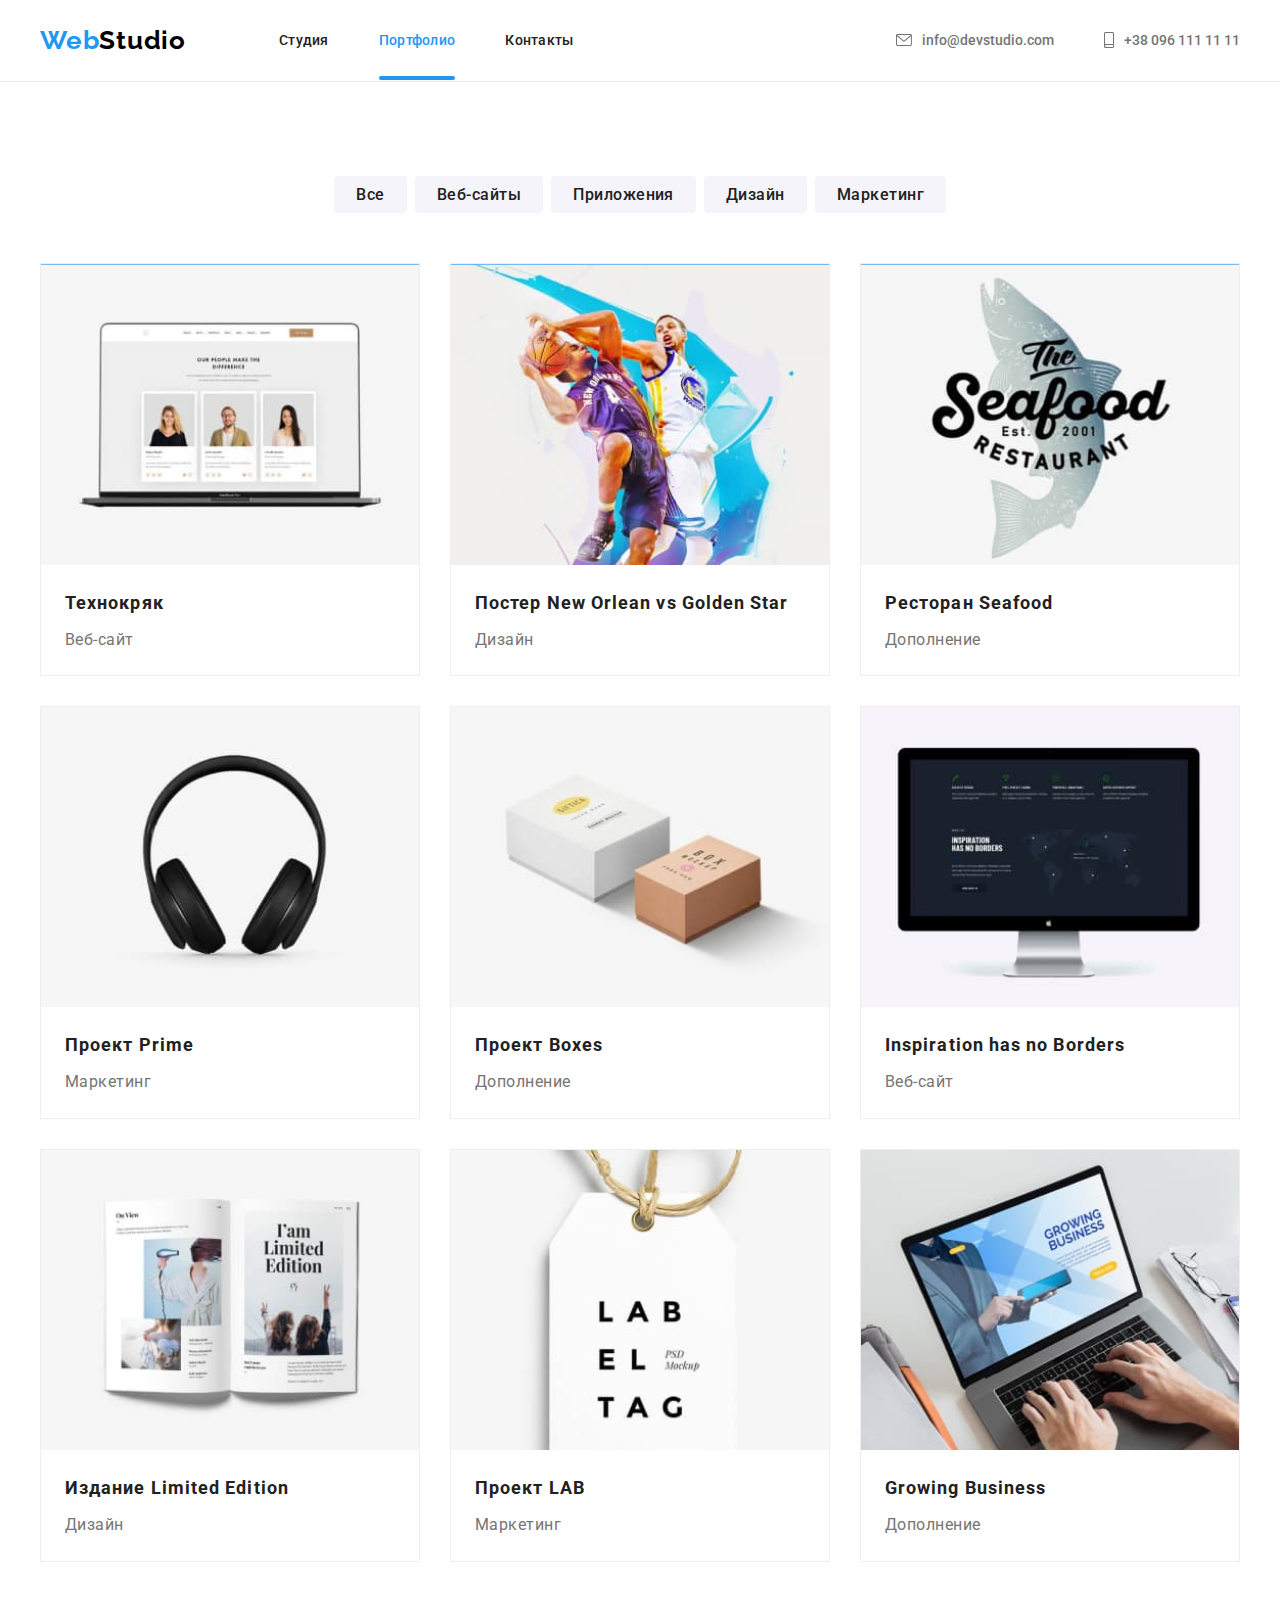
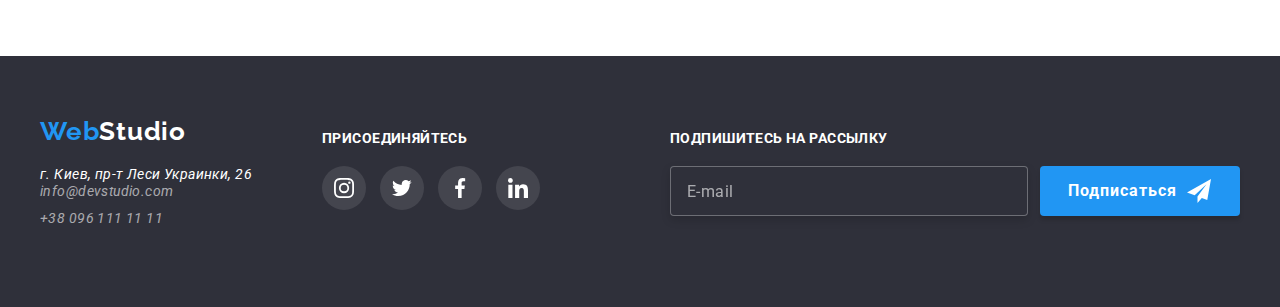
==== portfolio.html @ 035a493a "добавил json настройки к проекту" ====
<!DOCTYPE html>
<html lang="ru">
  <head>
    <meta charset="UTF-8" />
    <meta name="viewport" content="width=device-width, initial-scale=1.0" />
    <title>Document</title>
    <link rel="preconnect" href="https://fonts.googleapis.com" />
    <link rel="preconnect" href="https://fonts.gstatic.com" crossorigin />
    <link
      href="https://fonts.googleapis.com/css2?family=Raleway:wght@700&family=Roboto:wght@400;500;700;900&display=swap"
      rel="stylesheet"
    />
    <link
      rel="stylesheet"
      href="https://cdnjs.cloudflare.com/ajax/libs/modern-normalize/2.0.0/modern-normalize.min.css"
    />
    <link rel="stylesheet" href="./css/styles.css" />
  </head>
  <body class="page">
    <!--Шапка сайта-->
    <header class="header">
      <div class="container main-nav">
        <nav class="nav">
          <a class="logo" href="./index.html" aria-label="Логотип">
            <span class="web">Web</span>Studio
          </a>

          <ul class="site-nav list">
            <li class="nav-item">
              <a class="nav-link" href="./index.html" aria-label="Студия"
                >Студия</a
              >
            </li>
            <li class="nav-item">
              <a class="nav-link current" href="" aria-label="Портфолио"
                >Портфолио</a
              >
            </li>
            <li class="nav-item">
              <a class="nav-link" href="" aria-label="Контакты">Контакты</a>
            </li>
          </ul>
        </nav>

        <ul class="auth-nav list">
          <li class="nav-item">
            <a
              class="auth-link"
              href="mailto:info@devstudio.com"
              aria-label="Имейл"
            >
              <svg class="auth-icon" width="16" height="12">
                <use href="./images/sprite/sprite.svg#icon-envelope"></use>
              </svg>
              info@devstudio.com
            </a>
          </li>
          <li class="nav-item">
            <a
              class="auth-link"
              href="tel:(+38)096-111-11-11"
              aria-label="Телефон"
            >
              <svg class="auth-icon" width="10" height="16">
                <use href="./images/sprite/sprite.svg#icon-smartphone"></use>
              </svg>
              +38 096 111 11 11
            </a>
          </li>
        </ul>
      </div>
    </header>

    <!-- Проекты -->
    <main>
      <section class="portfolio">
        <div class="container">
          <ul class="filter-buttons list">
            <li class="button">
              <button type="button" aria-label="Все">Все</button>
            </li>
            <li class="button">
              <button type="button" aria-label="Веб-сайты">Веб-сайты</button>
            </li>
            <li class="button">
              <button type="button" aria-label="Приложения">Приложения</button>
            </li>
            <li class="button">
              <button type="button" aria-label="Дизайн">Дизайн</button>
            </li>
            <li class="button">
              <button type="button" aria-label="Маркетинг">Маркетинг</button>
            </li>
          </ul>
        </div>

        <div class="container">
          <ul class="list portfolio-items">
            <li class="portfoio-card">
              <article class="card">
                <a href="">
                  <div class="card-thumb">
                    <img
                      class="card-image"
                      src="./images/portfolio/img1.jpg"
                      alt="фотографии людей на экране ноутбука"
                      width="370"
                    />
                    <div class="portfolio-overlay">
                      <p class="project-description">
                        Ресурс предлагает комплексные предложения с разным
                        уровнем функционала и сервисы. Все это позволит
                        посетителю получить исчерпывающие сведения о компании
                        или частной личности.
                      </p>
                    </div>
                  </div>
                  <div class="card-content">
                    <h3 class="portfolio-title">Технокряк</h3>
                    <p class="project">Веб-сайт</p>
                  </div>
                </a>
              </article>
            </li>

            <li class="portfoio-card">
              <article class="card">
                <a href="">
                  <div class="card-thumb">
                    <img
                      class="card-image"
                      src="./images/portfolio/img2.jpg"
                      alt="два баскетболиста"
                      width="370"
                    />
                    <div class="portfolio-overlay">
                      <p class="project-description">
                        Ресурс предлагает комплексные предложения с разным
                        уровнем функционала и сервисы. Все это позволит
                        посетителю получить исчерпывающие сведения о компании
                        или частной личности.
                      </p>
                    </div>
                  </div>
                  <div class="card-content">
                    <h3 class="portfolio-title">
                      Постер New Orlean vs Golden Star
                    </h3>
                    <p class="project">Дизайн</p>
                  </div>
                </a>
              </article>
            </li>

            <li class="portfoio-card">
              <article class="card">
                <a href="">
                  <div class="card-thumb">
                    <img
                      class="card-image"
                      src="./images/portfolio/img3.jpg"
                      alt="логотип ресторана"
                      width="370"
                    />
                    <div class="portfolio-overlay">
                      <p class="project-description">
                        Ресурс предлагает комплексные предложения с разным
                        уровнем функционала и сервисы. Все это позволит
                        посетителю получить исчерпывающие сведения о компании
                        или частной личности.
                      </p>
                    </div>
                  </div>
                  <div class="card-content">
                    <h3 class="portfolio-title">Ресторан Seafood</h3>
                    <p class="project">Дополнение</p>
                  </div>
                </a>
              </article>
            </li>

            <li class="portfoio-card">
              <article class="card">
                <a href="">
                  <div class="card-thumb">
                    <img
                      class="card-image"
                      src="./images/portfolio/img4.jpg"
                      alt="наушники"
                      width="370"
                    />
                    <div class="portfolio-overlay">
                      <p class="project-description">
                        Ресурс предлагает комплексные предложения с разным
                        уровнем функционала и сервисы. Все это позволит
                        посетителю получить исчерпывающие сведения о компании
                        или частной личности.
                      </p>
                    </div>
                  </div>
                  <div class="card-content">
                    <h3 class="portfolio-title">Проект Prime</h3>
                    <p class="project">Маркетинг</p>
                  </div>
                </a>
              </article>
            </li>

            <li class="portfoio-card">
              <article class="card">
                <a href="">
                  <div class="card-thumb">
                    <img
                      class="card-image"
                      src="./images/portfolio/img5.jpg"
                      alt="две коробки"
                      width="370"
                    />
                    <div class="portfolio-overlay">
                      <p class="project-description">
                        Ресурс предлагает комплексные предложения с разным
                        уровнем функционала и сервисы. Все это позволит
                        посетителю получить исчерпывающие сведения о компании
                        или частной личности.
                      </p>
                    </div>
                  </div>
                  <div class="card-content">
                    <h3 class="portfolio-title">Проект Boxes</h3>
                    <p class="project">Дополнение</p>
                  </div>
                </a>
              </article>
            </li>

            <li class="portfoio-card">
              <article class="card">
                <a href="">
                  <div class="card-thumb">
                    <img
                      class="card-image"
                      src="./images/portfolio/img6.jpg"
                      alt="монитор компьютера"
                      width="370"
                    />
                    <div class="portfolio-overlay">
                      <p class="project-description">
                        Ресурс предлагает комплексные предложения с разным
                        уровнем функционала и сервисы. Все это позволит
                        посетителю получить исчерпывающие сведения о компании
                        или частной личности.
                      </p>
                    </div>
                  </div>
                  <div class="card-content">
                    <h3 class="portfolio-title">Inspiration has no Borders</h3>
                    <p class="project">Веб-сайт</p>
                  </div>
                </a>
              </article>
            </li>

            <li class="portfoio-card">
              <article class="card">
                <a href="">
                  <div class="card-thumb">
                    <img
                      class="card-image"
                      src="./images/portfolio/img7.jpg"
                      alt="открытая книга"
                      width="370"
                    />
                    <div class="portfolio-overlay">
                      <p class="project-description">
                        Ресурс предлагает комплексные предложения с разным
                        уровнем функционала и сервисы. Все это позволит
                        посетителю получить исчерпывающие сведения о компании
                        или частной личности.
                      </p>
                    </div>
                  </div>
                  <div class="card-content">
                    <h3 class="portfolio-title">Издание Limited Edition</h3>
                    <p class="project">Дизайн</p>
                  </div>
                </a>
              </article>
            </li>

            <li class="portfoio-card">
              <article class="card">
                <a href="">
                  <div class="card-thumb">
                    <img
                      class="card-image"
                      src="./images/portfolio/img8.jpg"
                      alt="ярлык на нитке"
                      width="370"
                    />
                    <div class="portfolio-overlay">
                      <p class="project-description">
                        Ресурс предлагает комплексные предложения с разным
                        уровнем функционала и сервисы. Все это позволит
                        посетителю получить исчерпывающие сведения о компании
                        или частной личности.
                      </p>
                    </div>
                  </div>
                  <div class="card-content">
                    <h3 class="portfolio-title">Проект LAB</h3>
                    <p class="project">Маркетинг</p>
                  </div></a
                >
              </article>
            </li>

            <li class="portfoio-card">
              <article class="card">
                <a href="">
                  <div class="card-thumb">
                    <img
                      class="card-image"
                      src="./images/portfolio/img9.jpg"
                      alt="человек работющий за ноутбуком"
                      width="370"
                    />
                    <div class="portfolio-overlay">
                      <p class="project-description">
                        Ресурс предлагает комплексные предложения с разным
                        уровнем функционала и сервисы. Все это позволит
                        посетителю получить исчерпывающие сведения о компании
                        или частной личности.
                      </p>
                    </div>
                  </div>
                  <div class="card-content">
                    <h3 class="portfolio-title">Growing Business</h3>
                    <p class="project">Дополнение</p>
                  </div>
                </a>
              </article>
            </li>
          </ul>
        </div>
      </section>
    </main>

    <!--Подвал-->
    <footer class="main-footer">
      <div class="container">
        <div class="footer-container">
          <div class="footer-address">
            <a class="logo" href="/index.html" aria-label="Логотип">
              <span class="web">Web</span>Studio
            </a>
            <address>
              <p class="location">г. Киев, пр-т Леси Украинки, 26</p>
            </address>
            <address>
              <ul class="list">
                <li class="address-element">
                  <a
                    class="address-link"
                    href="mailto:info@devstudio.com"
                    aria-label="Имейл"
                    >info@devstudio.com</a
                  >
                </li>
                <li class="address-element">
                  <a
                    class="address-link"
                    href="tel:(+38)096-111-11-11"
                    aria-label="Телефон"
                    >+38 096 111 11 11</a
                  >
                </li>
              </ul>
            </address>
          </div>
          <div class="footer-networks">
            <b class="networks-title">Присоединяйтесь</b>
            <a class="footer-link" href="" aria-label="Инстаграм">
              <svg class="icon-footer">
                <use
                  href="./images/sprite/sprite.svg#icon-footer-instagram"
                ></use>
              </svg>
            </a>
            <a class="footer-link" href="" aria-label="Твиттер">
              <svg class="icon-footer">
                <use href="./images/sprite/sprite.svg#icon-footer-Vector"></use>
              </svg>
            </a>
            <a class="footer-link" href="" aria-label="Фейсбук">
              <svg class="icon-footer">
                <use
                  href="./images/sprite/sprite.svg#icon-footer-facebook"
                ></use>
              </svg>
            </a>
            <a class="footer-link" href="" aria-label="Линкедин">
              <svg class="icon-footer">
                <use
                  href="./images/sprite/sprite.svg#icon-footer-linkedin"
                ></use>
              </svg>
            </a>
          </div>
          <div class="newsletter">
            <b class="newsletter-title">Подпишитесь на рассылку</b>
            <div class="newsletter-thums">
              <input
                class="newsletter-field"
                type="email"
                name="user-email"
                placeholder="E-mail"
              />
              <button
                type="submit"
                class="newsletter-btn"
                aria-label="Подписаться"
              >
                Подписаться
                <svg class="icon-send">
                  <use href="./images/sprite/sprite.svg#icon-send"></use>
                </svg>
              </button>
            </div>
          </div>
        </div>
      </div>
    </footer>
  </body>
</html>
---- css/styles.css ----
:root {
  --primary-text-color: #212121;
  --dark-bg-color: #2f303a;
  --card-bg-color: rgba(33, 150, 243, 90%);
  --card-tx-color: rgba(255, 255, 255, 100%);
  --trans-bg-color: rgba(47, 48, 58, 80%);
  --text-color: #757575;
  --placeholder-color: rgba(75, 75, 75, 0.5);
  --primary-background: #ffffff;
  --accent-color: #2196f3;
  --secondary-background: #f5f4fa;
  --additional-background: rgba(47, 48, 58, 0.4);
  --ligo-black: #000000;
  --header-border-color: #ececec;
  --card-border-color: #eeeeee;
  --address-element: rgba(255, 255, 255, 0.6);
  --networks-title: rgba(255, 255, 255, 1);
  --background-icon: rgba(255, 255, 255, 0.1);
  --clients-border: rgba(175, 177, 184, 1);
  --icon-network: #afb1b8;
  --icon-logo: #afb1b8;
  --backdrop-color: rgba(0, 0, 0, 20%);
  --border-btn-color: rgba(0, 0, 0, 10%);
  --input-border-color: rgba(21, 21, 21, 0.2);
  --chackbox-color: #212121;
  --footer-field-color: rgba(255, 255, 255, 0.3);
  --card-set-gap: 30px;
  --transition-type: cubic-bezier(0.4, 0, 0.2, 1);
  --transition-time: 250ms;
}

.page {
  background-color: var(--primary-background);
  color: var(--primary-text-color);

  font-family: roboto, sans-serif;
}

a {
  text-decoration: none;
}

p {
  margin: 0;
}

img {
  display: block;
  max-width: 100%;
  height: auto;
}

.list {
  list-style: none;
  padding: 0;
  margin: 0;
}

.header {
  border-bottom: 1px solid var(--header-border-color);
}

.container {
  width: 1230px;
  padding-left: 15px;
  padding-right: 15px;
  margin-left: auto;
  margin-right: auto;
}

/* Шапка */
.main-nav {
  display: flex;
  align-items: center;
  /* border-bottom: 1px solid tomato; */
}

.nav {
  display: flex;
  align-items: center;
}

header .logo {
  color: var(--ligo-black);
  font-family: raleway;

  font-size: 26px;
  font-weight: 700;
  line-height: normal;
  letter-spacing: 0.78px;
  transition: color var(--transition-time) var(--transition-type);
}

.web {
  color: var(--accent-color);
}

.logo:hover,
.logo:focus {
  color: var(--accent-color);
}

.site-nav {
  display: flex;
  margin-left: 93px;
}

/* .site-nav .nav-item:not(:last-child) {
  margin-right: 50px;
} */

.site-nav .nav-item + .nav-item {
  margin-left: 50px;
}

.nav-link {
  position: relative;

  display: block;
  padding-top: 32px;
  padding-bottom: 32px;

  color: var(--primary-text-color);

  font-size: 14px;
  font-weight: 500;
  line-height: normal;
  letter-spacing: 0.28px;

  transition: color var(--transition-time) var(--transition-type);
}

.nav-link:hover,
.nav-link:focus {
  color: var(--accent-color);
}

.nav-link.current {
  color: var(--accent-color);
}

.nav-link::after {
  position: absolute;
  bottom: 0;

  content: "";
  display: block;
  width: 100%;
  height: 4px;
  border-radius: 2px;

  background-color: var(--accent-color);

  opacity: 0;
}

.nav-link.current::after {
  opacity: 1;
}

.auth-nav {
  display: flex;
  margin-left: auto;
}

.auth-nav .nav-item + .nav-item {
  margin-left: 50px;
}

.auth-link {
  display: flex;
  align-items: center;
  padding-top: 32px;
  padding-bottom: 32px;

  color: var(--text-color);

  font-size: 14px;
  font-weight: 500;
  line-height: 1.2;
  letter-spacing: 2%;

  transition: color var(--transition-time) var(--transition-type);
}

.auth-icon {
  margin-right: 10px;

  fill: currentColor;
}
.auth-link:hover,
.auth-link:focus {
  color: var(--accent-color);
}

/* Герой */
.hero {
  text-align: center;
}

.overlay {
  max-width: 1600px;
  height: 600px;
  padding: 200px 0;
  margin: 0 auto;

  background-color: var(--dark-bg-color);
  background-image: linear-gradient(
      to right,
      var(--additional-background),
      var(--additional-background)
    ),
    url("../images/hero/hero.jpg");
  background-repeat: no-repeat;
  background-position: center;
  background-size: cover;
}

.hero-text {
  margin-top: 0;
  margin-bottom: 30px;

  color: var(--primary-background);
  text-shadow: 0px 4px 4px rgba(0, 0, 0, 0.25);

  font-size: 44px;
  font-weight: 900;
  line-height: 1.4;
  letter-spacing: 2.64px;
  text-transform: uppercase;
}

.hero-button {
  border: none;
  border-radius: 4px;
  padding: 10px 32px;
  text-align: center;

  background-color: var(--accent-color);
  color: #fff;

  text-align: center;
  font-size: 16px;
  font-weight: 700;
  line-height: 1.9;
  letter-spacing: 0.96px;

  cursor: pointer;
}

/* Преимущества */
.hide-title {
  opacity: 0;
  margin-top: 0;
  margin-bottom: 0;
}

.advantages {
  padding-top: 94px;
}

.advantages-items {
  display: flex;
  flex-wrap: wrap;
  justify-content: space-between;

  font-size: 14px;
  font-weight: 700;
  line-height: normal;
  letter-spacing: 0.42px;
  text-transform: uppercase;
}

/* .advantages-items .item-advantage + .item-advantage {
  margin-left: 30px;
} */

.item-advantage {
  width: 270px;
}

.icon-thumb {
  display: flex;
  margin-bottom: 30px;
  height: 120px;
  align-items: center;
  justify-content: center;
  border-radius: 4px;
  background-color: var(--secondary-background);
}

.icon-advantage {
  width: 70px;
  height: 70px;
}

.advantages-title {
  margin-top: 0;
  margin-bottom: 10px;

  font-size: 14px;
  font-weight: 700;
  line-height: 1.2;
  letter-spacing: 0.03em;
  text-align: left;
}

.advantages-items .content {
  margin: 0;

  color: var(--text-color);

  font-size: 14px;
  font-weight: 400;
  line-height: 1.7;
  letter-spacing: 0.42px;
}

/* Чем мы занимаемся */
.classes {
  padding-top: 94px;
  padding-bottom: 94px;
}

.classes-title,
.team-title,
.client-title {
  margin-top: 0;
  margin-bottom: 50px;

  text-align: center;
  font-size: 36px;
  font-weight: 700;
  line-height: normal;
  letter-spacing: 1.08px;
}

.classes-items {
  display: flex;
  flex-wrap: wrap;
  justify-content: space-between;
}

.class-item {
  position: relative;
  display: flex;
}

.class-category {
  position: absolute;

  width: 100%;
  height: 70px;
  bottom: 0;

  background-color: var(--trans-bg-color);
}

.category-title {
  padding: 27px 0;

  font-family: Roboto;
  font-style: normal;
  font-weight: bold;
  font-size: 14px;
  line-height: 1.14;
  text-align: center;
  letter-spacing: 0.03em;
  text-transform: uppercase;

  color: var(--primary-background);
}

/* Наша команда */
.our-team {
  max-width: 1600px;
  margin: 0 auto;
  padding-top: 94px;
  padding-bottom: 94px;

  background-color: var(--secondary-background);
}

.team {
  display: flex;
  flex-wrap: wrap;
  justify-content: space-between;
  text-align: center;
}

.team-card {
  width: 270px;
  height: 428px;
  background-color: var(--primary-background);
  border-radius: 0px 0px 4px 4px;

  box-shadow: 0px 2px 1px 0px rgba(0, 0, 0, 0.2),
    0px 1px 1px 0px rgba(0, 0, 0, 0.14), 0px 1px 3px 0px rgba(0, 0, 0, 0.12);
}

.team-scene {
  width: 270px;
  height: 260px;

  background-color: var(--primary-background);
  outline: 1px solid var(--secondary-background);

  perspective: 600px;
}

.card-img {
  position: relative;
  width: 100%;
  height: 100%;
  transform: rotateY(0);
  transition: transform 500ms var(--transition-type);
  transform-style: preserve-3d;
}

.card-face {
  position: absolute;
  width: 100%;
  height: 100%;
  backface-visibility: hidden;
}

.card-back {
  position: absolute;

  display: flex;
  align-items: center;
  justify-content: center;
  width: 100%;
  height: 100%;

  backface-visibility: hidden;
  transform: rotateY(180deg);
  background-color: var(--primary-background);
  outline: 1px solid var(--accent-color);
}

.back-title {
  font-size: 36px;
  font-weight: 700;
  line-height: normal;
  letter-spacing: 1.08px;
}

.team-scene:hover .card-img,
.team-scene:focus .card-img {
  transform: rotateY(180deg);
}

.command-title {
  margin-top: 30px;
  margin-bottom: 10px;

  text-align: center;
  font-size: 16px;
  font-weight: 500;
  line-height: normal;
  letter-spacing: 0.48px;
}

.team .speciality {
  margin: 0 0 16px 0;

  color: var(--text-color);

  text-align: center;
  font-size: 16px;
  font-weight: 400;
  line-height: normal;
  letter-spacing: 0.48px;
}

.team-link {
  display: inline-flex;
  justify-content: center;
  align-items: center;
  width: 44px;
  height: 44px;
  margin-bottom: 30px;
  border-radius: 50%;
  background-size: 20px;
  background-repeat: no-repeat;
  background-position: center;
  color: var(--icon-network);

  transition: color var(--transition-time) var(--transition-type),
    background var(--transition-time) var(--transition-type);
}

.team-link:not(:last-child) {
  margin-right: 10px;
}

.team-link:hover,
.team-link:focus {
  background-color: var(--accent-color);
  color: var(--primary-background);
}

.icon-network {
  width: 20px;
  height: 20px;

  fill: currentColor;
}

/* Постоянные клиенты */
.clients {
  padding-top: 94px;
  padding-bottom: 94px;

  text-align: center;
}

.logos-clients {
  display: inline-flex;
  justify-content: center;
  align-items: center;
  width: 170px;
  height: 92px;
  border: 1px solid var(--clients-border);
  border-radius: 4px;
  background-size: 106px 60px;
  background-repeat: no-repeat;
  background-position: center;
  color: var(--icon-logo);

  transition: color var(--transition-time) var(--transition-type);
}

.logos-clients:not(:last-child) {
  margin-right: 30px;
}

.logos-clients:hover,
.logos-clients:focus {
  border-color: var(--accent-color);
  color: var(--accent-color);
}

.icon-logo {
  width: 160px;
  height: 60px;

  fill: currentColor;
}

/* Подвал */
.main-footer {
  max-width: 1600px;
  height: 251px;
  padding: 60px 0px 60px 0px;
  margin: 0 auto;

  background-color: var(--dark-bg-color);
}

.footer-container {
  display: flex;
  margin: 0;
  padding: 0;
}

.footer-address {
  margin-right: 70px;
}

footer .logo {
  display: inline-block;
  margin-bottom: 20px;

  color: var(--primary-background);
  font-family: raleway;

  font-size: 26px;
  font-weight: 700;
  line-height: normal;
  letter-spacing: 0.78px;

  transition: color var(--transition-time) var(--transition-type);
}

address .location {
  margin-top: 0;

  color: var(--primary-background);

  font-size: 14px;
  font-weight: 400;
  line-height: 1.2;
  letter-spacing: 0.42px;
}

.address-link {
  display: inline-block;
  margin-bottom: 9px;

  color: var(--address-element);

  font-size: 14px;
  font-weight: 400;
  line-height: 1.2;
  letter-spacing: 0.42px;
}

.networks-title {
  display: block;
  margin-top: 14px;
  margin-bottom: 20px;

  color: var(--networks-title);

  font-family: Roboto;
  font-size: 14px;
  font-weight: 700;
  line-height: 1.2;
  letter-spacing: 0.03em;
  text-align: left;
  text-transform: uppercase;
}

.footer-link {
  display: inline-flex;
  justify-content: center;
  align-items: center;
  width: 44px;
  height: 44px;
  border-radius: 50%;
  background-size: 20px;
  background-repeat: no-repeat;
  background-position: center;
  background-color: var(--background-icon);

  transition: background var(--transition-time) var(--transition-type);
}

.footer-link:not(:last-child) {
  margin-right: 10px;
}

.footer-link:hover,
.footer-link:focus {
  background-color: var(--accent-color);
}

.icon-footer {
  width: 20px;
  height: 20px;
}

.newsletter {
  display: inline-block;

  margin-right: 0;
  margin-left: auto;
}

.newsletter-title {
  display: block;
  margin-top: 14px;
  margin-bottom: 20px;

  color: var(--networks-title);

  font-family: Roboto;
  font-size: 14px;
  font-weight: 700;
  line-height: 1.2;
  letter-spacing: 0.03em;
  text-align: left;
  text-transform: uppercase;
}

.newsletter-thums {
  display: flex;
  flex-direction: row;
}

.newsletter-field {
  width: 358px;
  height: 50px;
  padding: 15px 16px;
  margin-right: 12px;

  border: 1px solid var(--footer-field-color);
  border-radius: 4px;
  filter: drop-shadow(0px 4px 4px rgba(0, 0, 0, 0.15));
  background-color: var(--dark-bg-color);
  color: var(--networks-title);

  outline: none;
}

.newsletter-field::placeholder {
  font-family: Roboto;
  font-style: normal;
  font-weight: normal;
  font-size: 16px;
  line-height: 1.25;
  letter-spacing: 0.03em;

  color: rgba(255, 255, 255, 0.6);
}

.newsletter-field:hover,
.newsletter-field:focus {
  border-color: var(--accent-color);
}

.newsletter-btn {
  display: flex;
  align-items: center;
  padding: 10px 0px 10px 28px;
  min-width: 200px;

  border-radius: 4px;
  border: none;

  background-color: var(--accent-color);
  color: #fff;
  box-shadow: 0px 4px 4px rgba(0, 0, 0, 0.15);

  font-weight: bold;
  font-size: 16px;
  line-height: 30px;
  align-items: center;
  text-align: center;
  letter-spacing: 0.06em;

  cursor: pointer;
}

.icon-send {
  width: 24px;
  height: 24px;
  margin-left: 10px;
  margin-right: 28px;
}

/* Модельное окно */
.backdrop {
  position: fixed;
  top: 0;
  left: 0;

  width: 100%;
  height: 100%;

  background-color: var(--backdrop-color);

  transition: opacity var(--transition-time) var(--transition-type);
}

.backdrop.is-hidden {
  opacity: 0;
  pointer-events: none;
}

.backdrop.is-hidden .modal {
  transform: translate(-50%, -50%) scale(1.5);
}

.modal {
  position: absolute;
  top: 50%;
  left: 50%;

  min-width: 528px;
  min-height: 581px;
  margin-right: 0;

  background-color: var(--primary-background);
  border-radius: 4px;

  box-shadow: 0px 1px 3px rgba(0, 0, 0, 0.12), 0px 1px 1px rgba(0, 0, 0, 0.14),
    0px 2px 1px rgba(0, 0, 0, 0.2);

  transform: translate(-50%, -50%) scale(1);
  transition: transform var(--transition-time) var(--transition-type);
}

.modal-button {
  position: absolute;
  top: 0;
  right: 0;

  display: flex;
  align-items: center;
  justify-content: center;

  width: 30px;
  height: 30px;
  margin: 8px;
  border-radius: 50%;

  border: 1px solid var(--border-btn-color);
  background-color: var(--primary-background);
  box-sizing: border-box;

  cursor: pointer;

  transition: fill var(--transition-time) var(--transition-type);
}

.modal-button:hover,
.modal-button:focus {
  fill: var(--accent-color);
}

/* .icon-close {
  position: absolute;
  top: 50%;
  left: 50%;
  transform: translate(-50%, -50%);
} */

.service-form {
  display: flex;
  flex-direction: column;
  width: 528px;
  height: 581px;
  padding: 40px;
}

.form-title {
  margin-top: 0;
  margin-bottom: 12px;

  font-style: normal;
  font-weight: bold;
  font-size: 20px;
  line-height: 1.15;
  text-align: center;
  letter-spacing: 0.03em;
}

.field-title {
  position: relative;
  margin-bottom: 10px;

  color: var(--text-color);

  font-family: Roboto;
  font-style: normal;
  font-weight: normal;
  font-size: 12px;
  line-height: 1.17;
  letter-spacing: 0.01em;
}

.field {
  width: 100%;
  height: 40px;
  padding: 12px 12px 12px 42px;

  margin: 4px 0 0 0;

  border: 1px solid var(--input-border-color);
  border-radius: 4px;

  font-size: 16px;

  outline: none;
  cursor: pointer;

  transition: border-color var(--transition-time) var(--transition-type);
}

.field-title input:hover + .input-icon,
.field-title input:focus + .input-icon {
  color: var(--accent-color);
}

.field-title input:hover,
.field-title input:focus {
  border-color: var(--accent-color);
}

.input-icon {
  position: absolute;

  width: 18px;
  height: 18px;
  top: 50%;
  left: 12px;
  cursor: pointer;

  fill: currentColor;

  transition: color var(--transition-time) var(--transition-type);
}

.input-field input:hover + .input-icon,
.input-field input:focus + .input-icon {
  color: var(--accent-color);
}

.field-comment {
  resize: none;
  width: 100%;
  height: 120px;
  padding: 12px 16px;
  margin-top: 4px;
  margin-bottom: 10px;

  border: 1px solid var(--input-border-color);
  border-radius: 4px;
  box-sizing: border-box;

  outline: none;

  transition: border-color var(--transition-time) var(--transition-type);
}

.field-comment:hover,
.field-comment:focus {
  border-color: var(--accent-color);
}

.field-comment::placeholder {
  font-family: Roboto;
  font-size: 12px;
  line-height: 1.17;
  letter-spacing: 0.01em;
  color: var(--placeholder-color);
}

.field-checkbox {
  display: flex;
  align-items: center;
  margin-bottom: 30px;

  font-size: 14px;
  line-height: 1.71;
  text-align: center;
  letter-spacing: 0.03em;
  color: var(--text-color);
}

.agreement {
  /* -webkit-appearance: none;
  -moz-appearance: none;
  appearance: none;

  position: absolute; */

  position: absolute;
  width: 1px;
  height: 1px;
  margin: -1px;
  border: 0;
  padding: 0;
  clip: rect(0 0 0 0);
  overflow: hidden;
}

.chackbox-icon {
  display: inline-block;
  width: 16px;
  height: 15px;
  margin-right: 7px;

  border: 2px solid var(--chackbox-color);
  border-radius: 2px;

  /* background-color: tomato; */
}

.agreement:checked + .chackbox-icon {
  border-color: var(--accent-color);
  background-color: var(--accent-color);
  background-image: url(../images/sprite/svg/icon\ check.svg);
  background-size: contain;
  background-origin: border-box;
}

.agreement-link {
  margin-left: 4px;
  color: var(--accent-color);
}

.send-btn {
  min-width: 200px;
  margin-left: auto;
  margin-right: auto;

  border: none;
  border-radius: 4px;
  padding: 10px 52px;

  background-color: var(--accent-color);
  color: #fff;
  box-shadow: 0px 4px 4px rgba(0, 0, 0, 0.15);

  text-align: center;
  align-items: center;
  font-size: 16px;
  font-weight: 700;
  line-height: 1.9;
  letter-spacing: 0.06em;

  cursor: pointer;
}

/* Портфолио */
.portfolio {
  padding: 94px 0;
}

.filter-buttons {
  display: flex;
  flex-wrap: wrap;
  justify-content: center;
  margin-bottom: 50px;
}

.filter-buttons button {
  display: inline-block;
  min-width: 73px;
  padding: 6px 22px;
  border: none;
  border-radius: 4px;
  text-align: center;
  cursor: pointer;

  color: var(--primary-text-color);
  background-color: var(--secondary-background);

  font-family: inherit; /*явно унаслеуй шрифт от page*/
  font-size: 16px;
  font-weight: 500;
  line-height: 1.6;
  letter-spacing: 0.48px;

  transition: color var(--transition-time) var(--transition-type),
    background var(--transition-time) var(--transition-type);
}

.filter-buttons .button + .button {
  margin-left: 8px;
}

.filter-buttons button:hover,
.filter-buttons button:focus {
  color: var(--primary-background);
  background-color: var(--accent-color);
  box-shadow: 0px 2px 2px 0px rgba(0, 0, 0, 0.12),
    0px 1px 2px 0px rgba(0, 0, 0, 0.08), 0px 3px 1px 0px rgba(0, 0, 0, 0.1);
}

.portfolio-items {
  display: flex;
  flex-wrap: wrap;

  margin-top: calc(-1 * var(--card-set-gap));
  margin-left: calc(-1 * var(--card-set-gap));
}

.portfoio-card {
  /* calc((100% - кол-во маржинов в строке * значение маржина) / кол-во элементов в строке) */
  width: calc((100% - 60px) / 3);
  flex-basis: calc(100% / 3 - var(--card-set-gap));
  margin-top: var(--card-set-gap);
  margin-left: var(--card-set-gap);
  border-radius: 0px, 0px, 4px, 4px;
  overflow: hidden;
}

.portfoio-card:nth-child(3n) {
  margin-right: 0;
}

.portfoio-card:nth-last-child(-n + 3) {
  margin-bottom: 0;
}

/* Альтернатива */
/* .portfoio-card:not(:nth-child(3n)) {
  margin-right: 30px;
}

.portfoio-card:not(:nth-last-child(-n + 3)) {
  margin-bottom: 30px;
} */

.portfoio-card:hover,
.portfoio-card:focus {
  box-shadow: 1px 4px 6px 0px rgba(0, 0, 0, 0.16),
    0px 4px 4px 0px rgba(0, 0, 0, 0.06), 0px 1px 1px 0px rgba(0, 0, 0, 0.12);
}

.card {
  width: 100%;
}

.card-thumb {
  position: relative;

  display: flex;

  border-top: 1px solid var(--card-border-color);
  border-right: 1px solid var(--card-border-color);
  border-left: 1px solid var(--card-border-color);

  overflow: hidden;
}

/* .card-thumb::before {
  content: "";

  position: absolute;
  width: 100%;
  height: 100%;
  background-color: var(--card-bg-color);

  transform: translateY(-100%);
} */

/* .portfoio-card:hover .card-thumb::before,
.portfoio-card:focus .card-thumb::before {
  transform: translateY(0);
  transition: transform 250ms cubic-bezier(0.4, 0, 0.2, 1);
} */

.portfolio-overlay {
  position: absolute;
  top: 0;
  left: 0;
  width: 100%;
  height: 100%;
  overflow: hidden;
  transform: translateY(-100%);

  background-color: var(--card-bg-color);

  transition: transform var(--transition-time) var(--transition-type);
}

.project-description {
  /* position: absolute;
  top: 0;
  left: 0;
  transform: translateY(-100%); */

  padding: 63px 24px;
  color: var(--card-tx-color);

  font-family: Roboto;
  font-style: normal;
  font-weight: normal;
  font-size: 18px;
  line-height: 1.56;
  letter-spacing: 0.03em;
}

.portfoio-card:hover .portfolio-overlay,
.portfoio-card:focus .portfolio-overlayn {
  transform: translateY(0);
}

/* .portfoio-card:hover .project-description,
.portfoio-card:focus .project-descriptionn {
  transform: translateY(0);
  transition: transform 250ms cubic-bezier(0.4, 0, 0.2, 1);
} */

.card-image {
  display: block;
  width: 100%;
}

.card-content {
  padding: 20px 24px;
  border-right: 1px solid var(--card-border-color);
  border-bottom: 1px solid var(--card-border-color);
  border-left: 1px solid var(--card-border-color);
}

.portfolio-title {
  margin-top: 0;
  margin-bottom: 4px;

  color: var(--primary-text-color);

  font-size: 18px;
  font-weight: 700;
  line-height: 2;
  letter-spacing: 1.08px;
}

.portfolio-items .project {
  margin-top: 0;
  margin-bottom: 0;

  color: var(--text-color);

  font-size: 16px;
  font-weight: 400;
  line-height: 1.9;
  letter-spacing: 0.48px;
}
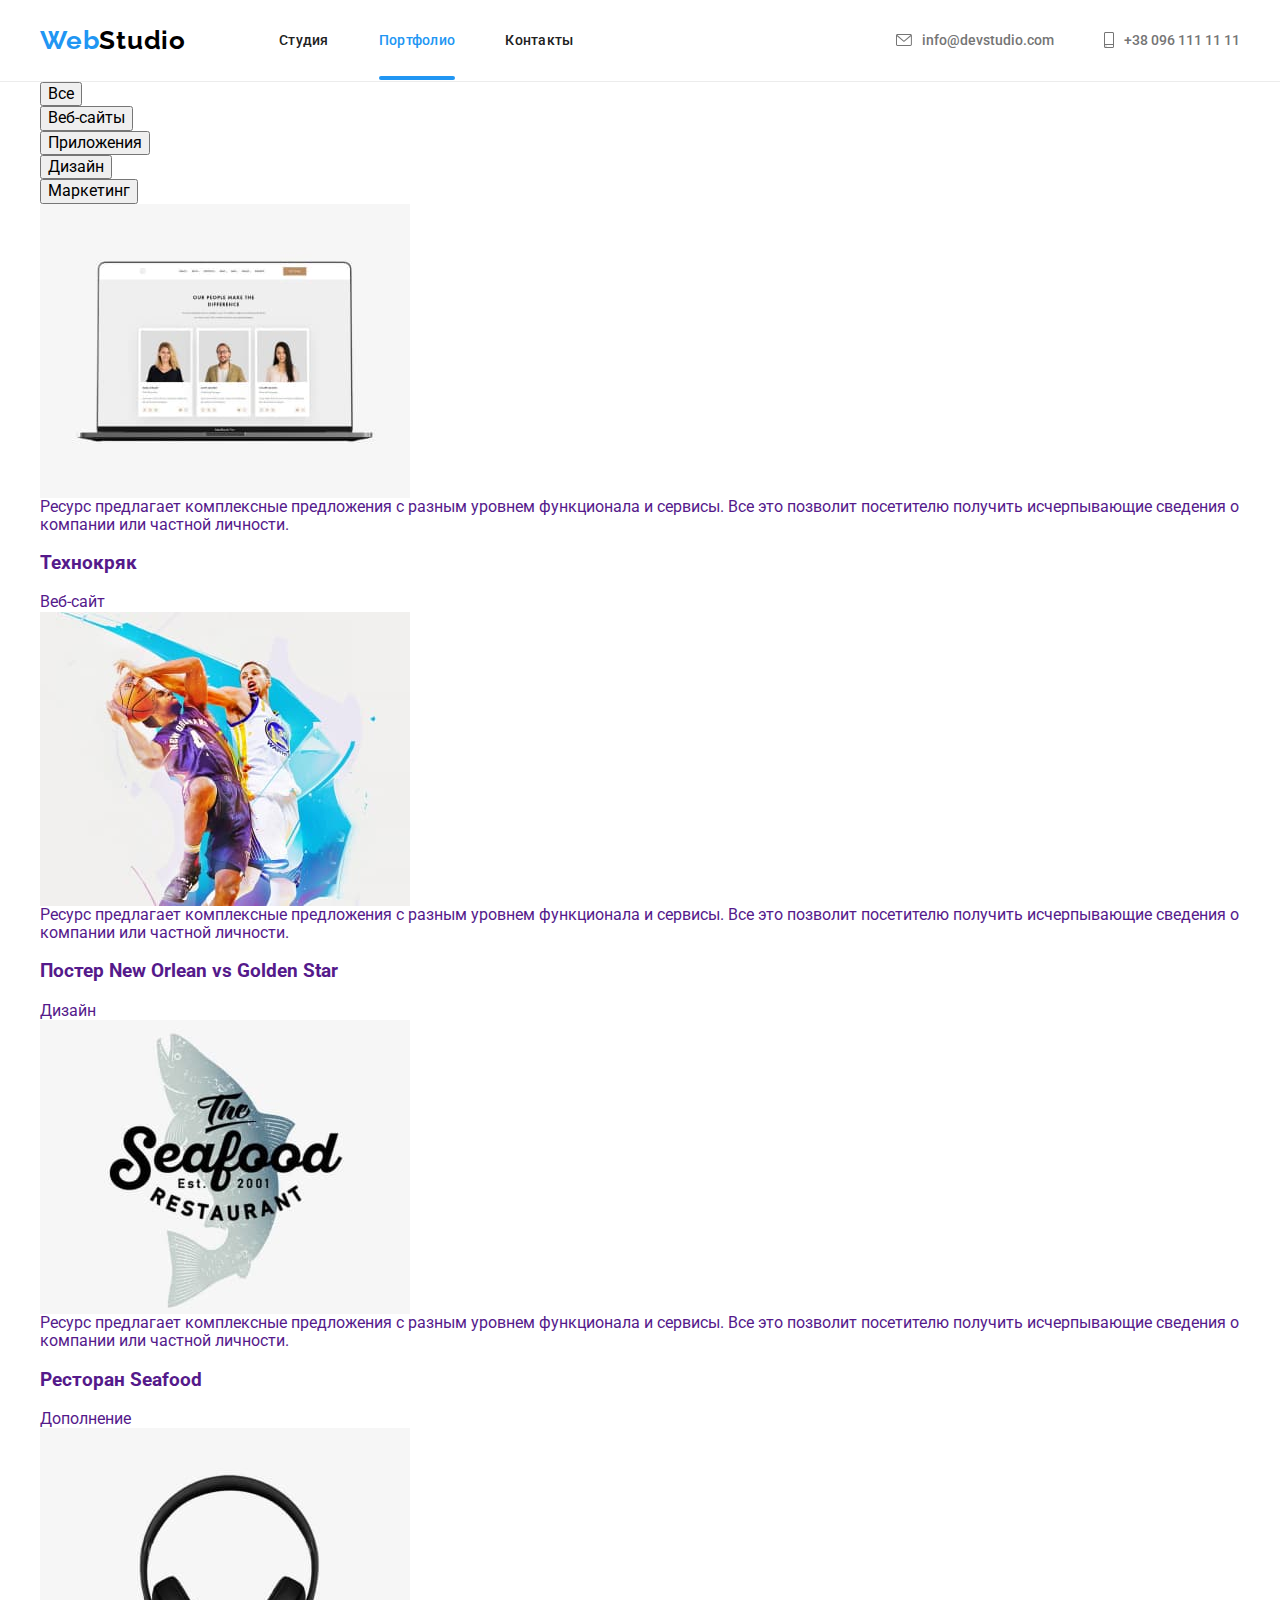
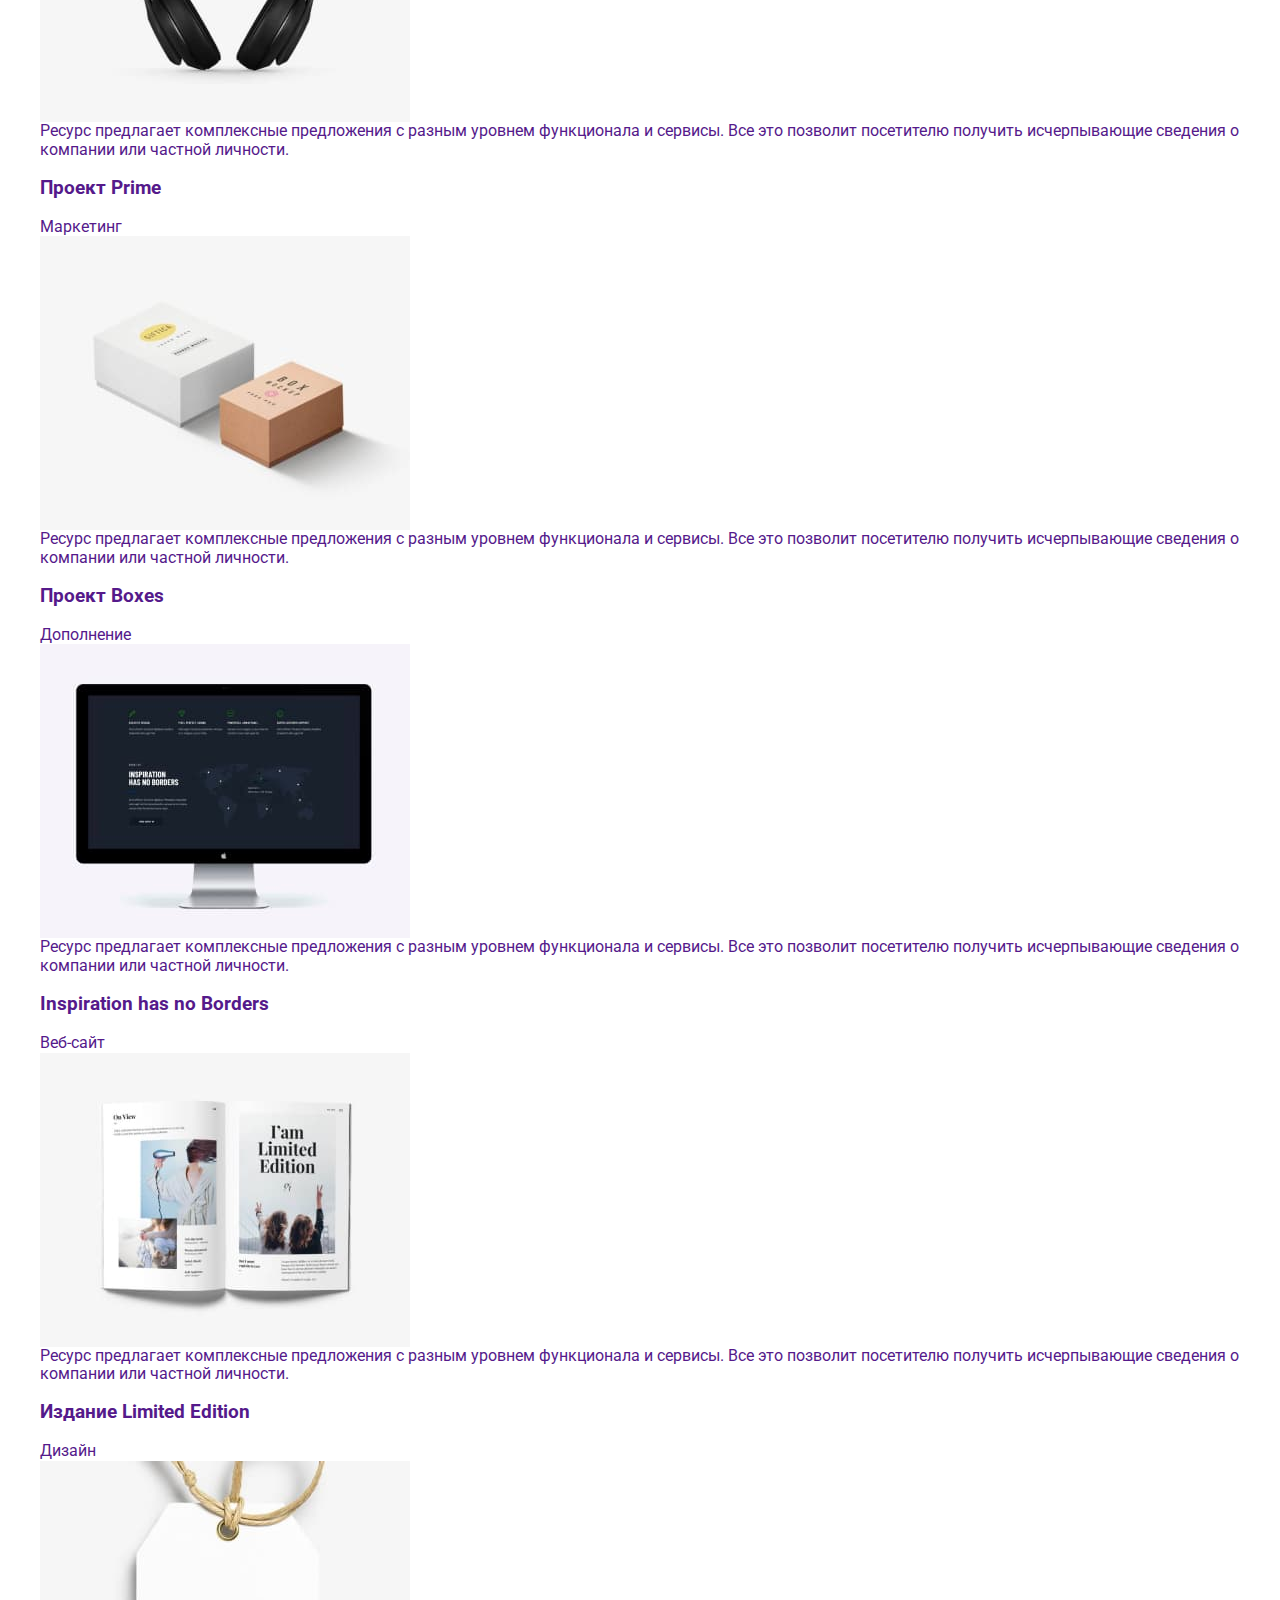
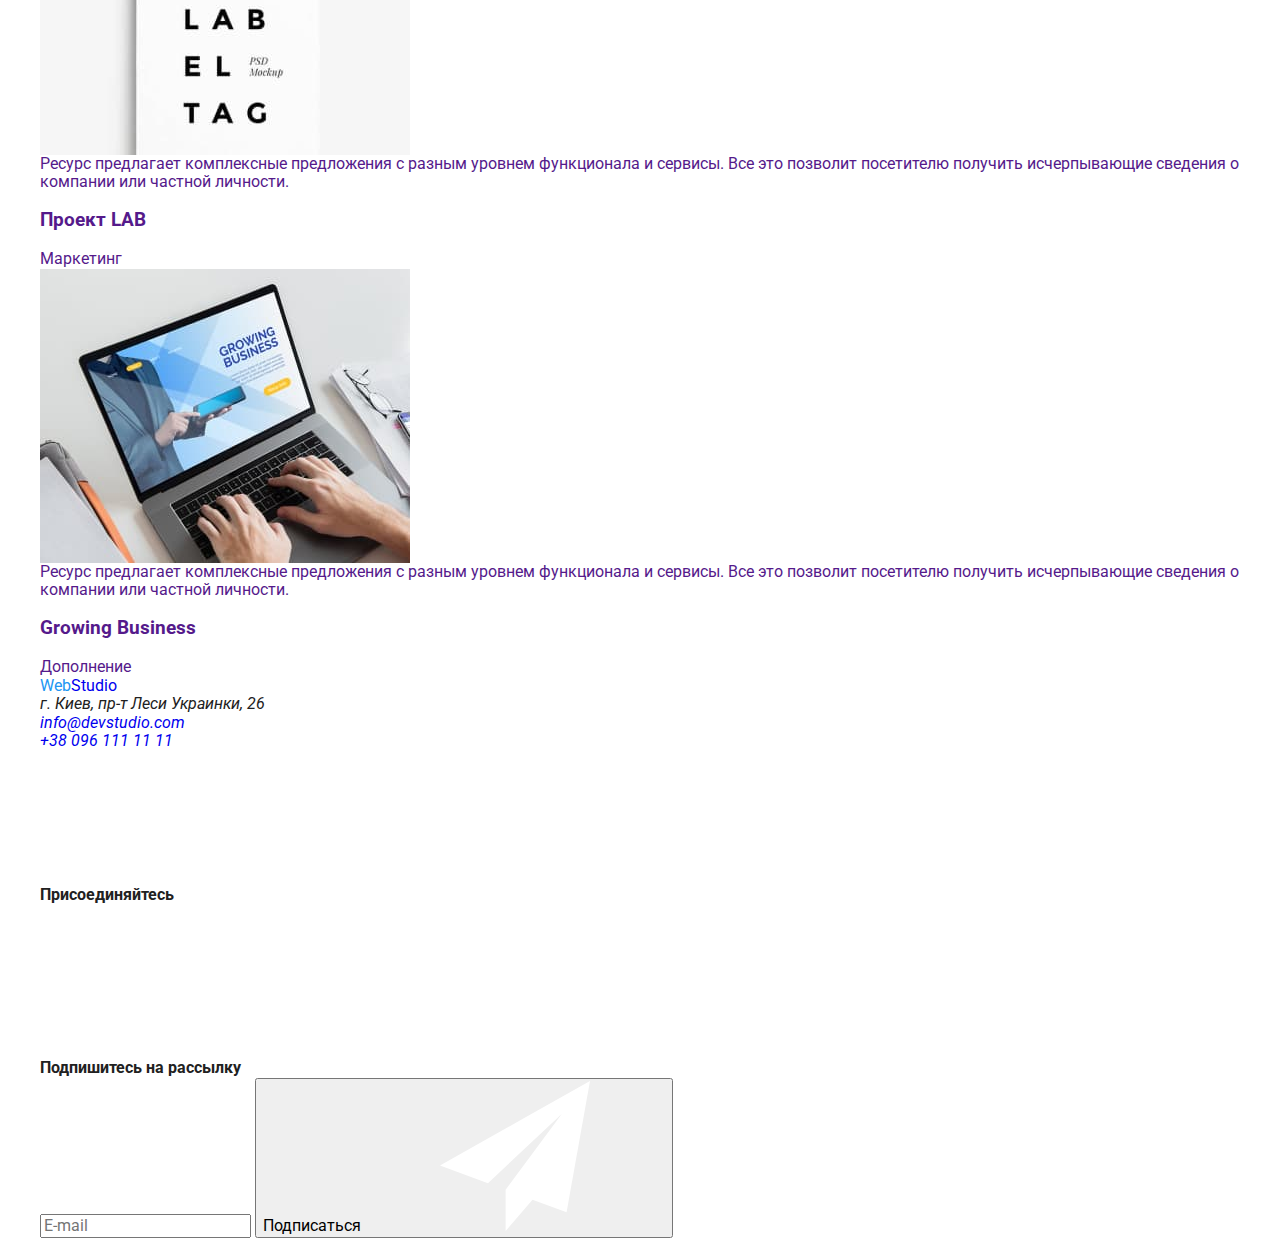
==== commit cd34d3a5: "рефактор page-header" ====
--- a/portfolio.html
+++ b/portfolio.html
@@ -14,7 +14,8 @@
       rel="stylesheet"
       href="https://cdnjs.cloudflare.com/ajax/libs/modern-normalize/2.0.0/modern-normalize.min.css"
     />
-    <link rel="stylesheet" href="./css/styles.css" />
+    <!-- <link rel="stylesheet" href="./css/styles.css" /> -->
+    <link rel="stylesheet" href="./css/main.min.css" />
   </head>
   <body class="page">
     <!--Шапка сайта-->
@@ -25,7 +26,7 @@
             <span class="web">Web</span>Studio
           </a>
 
-          <ul class="site-nav list">
+          <ul class="site-nav">
             <li class="nav-item">
               <a class="nav-link" href="./index.html" aria-label="Студия"
                 >Студия</a
@@ -42,7 +43,7 @@
           </ul>
         </nav>
 
-        <ul class="auth-nav list">
+        <ul class="auth-nav">
           <li class="nav-item">
             <a
               class="auth-link"
@@ -75,7 +76,7 @@
     <main>
       <section class="portfolio">
         <div class="container">
-          <ul class="filter-buttons list">
+          <ul class="filter-buttons">
             <li class="button">
               <button type="button" aria-label="Все">Все</button>
             </li>
@@ -95,7 +96,7 @@
         </div>
 
         <div class="container">
-          <ul class="list portfolio-items">
+          <ul class="portfolio-items">
             <li class="portfoio-card">
               <article class="card">
                 <a href="">
@@ -357,7 +358,7 @@
               <p class="location">г. Киев, пр-т Леси Украинки, 26</p>
             </address>
             <address>
-              <ul class="list">
+              <ul>
                 <li class="address-element">
                   <a
                     class="address-link"
--- a/css/main.min.css
+++ b/css/main.min.css
@@ -0,0 +1 @@
+.visually-hidden{position:absolute;clip:rect(0 0 0 0);width:1px;height:1px;margin:-1px}html{-webkit-box-sizing:border-box;box-sizing:border-box}*,*::before{-webkit-box-sizing:border-box;box-sizing:border-box}.page{background-color:#fff;color:#212121;font-family:roboto,sans-serif}a{text-decoration:none}p{padding:0;margin:0}img{display:block;max-width:100%;height:auto}ul{list-style:none;padding:0;margin:0}.header{border-bottom:1px solid #ececec}.container{width:1230px;padding-left:15px;padding-right:15px;margin-left:auto;margin-right:auto}.main-nav{display:-webkit-box;display:-ms-flexbox;display:flex;-webkit-box-align:center;-ms-flex-align:center;align-items:center}.nav{display:-webkit-box;display:-ms-flexbox;display:flex;-webkit-box-align:center;-ms-flex-align:center;align-items:center}header .logo{color:#000;font-family:raleway;font-size:26px;font-weight:700;line-height:normal;letter-spacing:.78px;-webkit-transition:color 250ms cubic-bezier(0.4, 0, 0.2, 1);transition:color 250ms cubic-bezier(0.4, 0, 0.2, 1)}header .logo:hover,header .logo:focus{color:#2196f3}.web{color:#2196f3}.site-nav{display:-webkit-box;display:-ms-flexbox;display:flex;margin-left:93px}.site-nav .nav-item+.nav-item{margin-left:50px}.nav-link{position:relative;display:block;padding-top:32px;padding-bottom:32px;color:#212121;font-size:14px;font-weight:500;line-height:normal;letter-spacing:.28px;-webkit-transition:color 250ms cubic-bezier(0.4, 0, 0.2, 1);transition:color 250ms cubic-bezier(0.4, 0, 0.2, 1)}.nav-link.current{color:#2196f3}.nav-link::after{position:absolute;bottom:0;content:"";display:block;width:100%;height:4px;border-radius:2px;background-color:#2196f3;opacity:0}.nav-link.current::after{opacity:1}.nav-link:hover,.nav-link:focus{color:#2196f3}.auth-nav{display:-webkit-box;display:-ms-flexbox;display:flex;margin-left:auto}.auth-nav .nav-item+.nav-item{margin-left:50px}.auth-link{display:-webkit-box;display:-ms-flexbox;display:flex;-webkit-box-align:center;-ms-flex-align:center;align-items:center;padding-top:32px;padding-bottom:32px;color:#757575;font-size:14px;font-weight:500;line-height:1.2;letter-spacing:2%;-webkit-transition:color 250ms cubic-bezier(0.4, 0, 0.2, 1);transition:color 250ms cubic-bezier(0.4, 0, 0.2, 1)}.auth-link:hover,.auth-link:focus{color:#2196f3}.auth-icon{margin-right:10px;fill:currentColor}/*# sourceMappingURL=main.min.css.map */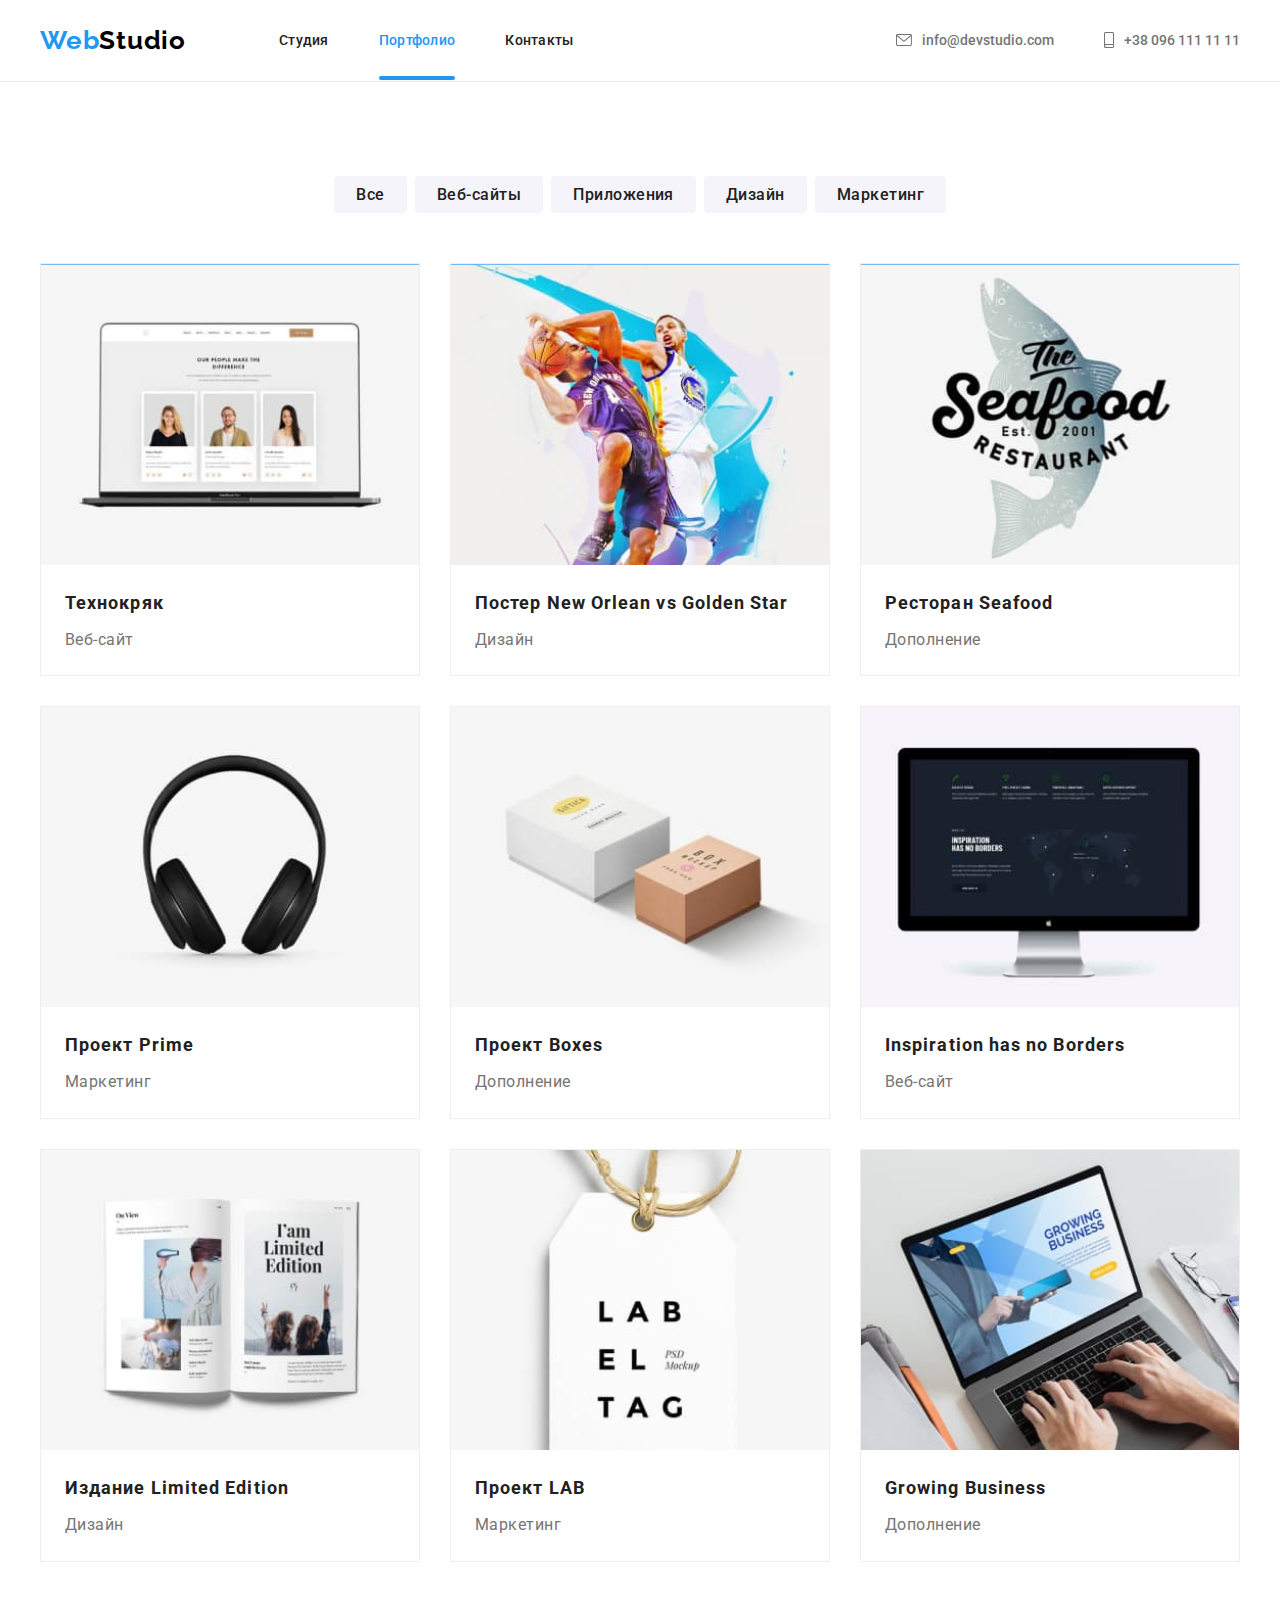
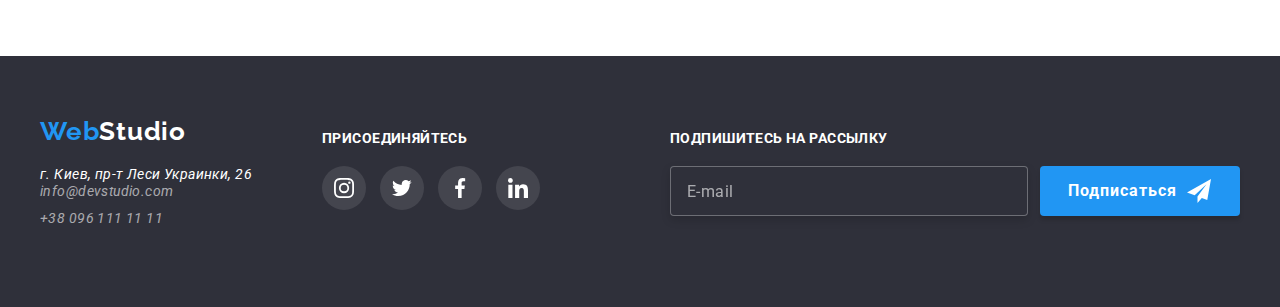
==== commit 31d747a3: "рефактор портфолио" ====
--- a/portfolio.html
+++ b/portfolio.html
@@ -97,7 +97,7 @@
 
         <div class="container">
           <ul class="portfolio-items">
-            <li class="portfoio-card">
+            <li class="portfolio-card">
               <article class="card">
                 <a href="">
                   <div class="card-thumb">
@@ -107,24 +107,24 @@
                       alt="фотографии людей на экране ноутбука"
                       width="370"
                     />
-                    <div class="portfolio-overlay">
-                      <p class="project-description">
-                        Ресурс предлагает комплексные предложения с разным
-                        уровнем функционала и сервисы. Все это позволит
-                        посетителю получить исчерпывающие сведения о компании
-                        или частной личности.
-                      </p>
-                    </div>
-                  </div>
-                  <div class="card-content">
-                    <h3 class="portfolio-title">Технокряк</h3>
-                    <p class="project">Веб-сайт</p>
-                  </div>
-                </a>
-              </article>
-            </li>
-
-            <li class="portfoio-card">
+                    <div class="card-overlay">
+                      <p class="card-description">
+                        Ресурс предлагает комплексные предложения с разным
+                        уровнем функционала и сервисы. Все это позволит
+                        посетителю получить исчерпывающие сведения о компании
+                        или частной личности.
+                      </p>
+                    </div>
+                  </div>
+                  <div class="card-content">
+                    <h3 class="card-title">Технокряк</h3>
+                    <p class="card-project">Веб-сайт</p>
+                  </div>
+                </a>
+              </article>
+            </li>
+
+            <li class="portfolio-card">
               <article class="card">
                 <a href="">
                   <div class="card-thumb">
@@ -134,26 +134,24 @@
                       alt="два баскетболиста"
                       width="370"
                     />
-                    <div class="portfolio-overlay">
-                      <p class="project-description">
-                        Ресурс предлагает комплексные предложения с разным
-                        уровнем функционала и сервисы. Все это позволит
-                        посетителю получить исчерпывающие сведения о компании
-                        или частной личности.
-                      </p>
-                    </div>
-                  </div>
-                  <div class="card-content">
-                    <h3 class="portfolio-title">
-                      Постер New Orlean vs Golden Star
-                    </h3>
-                    <p class="project">Дизайн</p>
-                  </div>
-                </a>
-              </article>
-            </li>
-
-            <li class="portfoio-card">
+                    <div class="card-overlay">
+                      <p class="card-description">
+                        Ресурс предлагает комплексные предложения с разным
+                        уровнем функционала и сервисы. Все это позволит
+                        посетителю получить исчерпывающие сведения о компании
+                        или частной личности.
+                      </p>
+                    </div>
+                  </div>
+                  <div class="card-content">
+                    <h3 class="card-title">Постер New Orlean vs Golden Star</h3>
+                    <p class="card-project">Дизайн</p>
+                  </div>
+                </a>
+              </article>
+            </li>
+
+            <li class="portfolio-card">
               <article class="card">
                 <a href="">
                   <div class="card-thumb">
@@ -163,24 +161,24 @@
                       alt="логотип ресторана"
                       width="370"
                     />
-                    <div class="portfolio-overlay">
-                      <p class="project-description">
-                        Ресурс предлагает комплексные предложения с разным
-                        уровнем функционала и сервисы. Все это позволит
-                        посетителю получить исчерпывающие сведения о компании
-                        или частной личности.
-                      </p>
-                    </div>
-                  </div>
-                  <div class="card-content">
-                    <h3 class="portfolio-title">Ресторан Seafood</h3>
-                    <p class="project">Дополнение</p>
-                  </div>
-                </a>
-              </article>
-            </li>
-
-            <li class="portfoio-card">
+                    <div class="card-overlay">
+                      <p class="card-description">
+                        Ресурс предлагает комплексные предложения с разным
+                        уровнем функционала и сервисы. Все это позволит
+                        посетителю получить исчерпывающие сведения о компании
+                        или частной личности.
+                      </p>
+                    </div>
+                  </div>
+                  <div class="card-content">
+                    <h3 class="card-title">Ресторан Seafood</h3>
+                    <p class="card-project">Дополнение</p>
+                  </div>
+                </a>
+              </article>
+            </li>
+
+            <li class="portfolio-card">
               <article class="card">
                 <a href="">
                   <div class="card-thumb">
@@ -190,24 +188,24 @@
                       alt="наушники"
                       width="370"
                     />
-                    <div class="portfolio-overlay">
-                      <p class="project-description">
-                        Ресурс предлагает комплексные предложения с разным
-                        уровнем функционала и сервисы. Все это позволит
-                        посетителю получить исчерпывающие сведения о компании
-                        или частной личности.
-                      </p>
-                    </div>
-                  </div>
-                  <div class="card-content">
-                    <h3 class="portfolio-title">Проект Prime</h3>
-                    <p class="project">Маркетинг</p>
-                  </div>
-                </a>
-              </article>
-            </li>
-
-            <li class="portfoio-card">
+                    <div class="card-overlay">
+                      <p class="card-description">
+                        Ресурс предлагает комплексные предложения с разным
+                        уровнем функционала и сервисы. Все это позволит
+                        посетителю получить исчерпывающие сведения о компании
+                        или частной личности.
+                      </p>
+                    </div>
+                  </div>
+                  <div class="card-content">
+                    <h3 class="card-title">Проект Prime</h3>
+                    <p class="card-project">Маркетинг</p>
+                  </div>
+                </a>
+              </article>
+            </li>
+
+            <li class="portfolio-card">
               <article class="card">
                 <a href="">
                   <div class="card-thumb">
@@ -217,24 +215,24 @@
                       alt="две коробки"
                       width="370"
                     />
-                    <div class="portfolio-overlay">
-                      <p class="project-description">
-                        Ресурс предлагает комплексные предложения с разным
-                        уровнем функционала и сервисы. Все это позволит
-                        посетителю получить исчерпывающие сведения о компании
-                        или частной личности.
-                      </p>
-                    </div>
-                  </div>
-                  <div class="card-content">
-                    <h3 class="portfolio-title">Проект Boxes</h3>
-                    <p class="project">Дополнение</p>
-                  </div>
-                </a>
-              </article>
-            </li>
-
-            <li class="portfoio-card">
+                    <div class="card-overlay">
+                      <p class="card-description">
+                        Ресурс предлагает комплексные предложения с разным
+                        уровнем функционала и сервисы. Все это позволит
+                        посетителю получить исчерпывающие сведения о компании
+                        или частной личности.
+                      </p>
+                    </div>
+                  </div>
+                  <div class="card-content">
+                    <h3 class="card-title">Проект Boxes</h3>
+                    <p class="card-project">Дополнение</p>
+                  </div>
+                </a>
+              </article>
+            </li>
+
+            <li class="portfolio-card">
               <article class="card">
                 <a href="">
                   <div class="card-thumb">
@@ -244,24 +242,24 @@
                       alt="монитор компьютера"
                       width="370"
                     />
-                    <div class="portfolio-overlay">
-                      <p class="project-description">
-                        Ресурс предлагает комплексные предложения с разным
-                        уровнем функционала и сервисы. Все это позволит
-                        посетителю получить исчерпывающие сведения о компании
-                        или частной личности.
-                      </p>
-                    </div>
-                  </div>
-                  <div class="card-content">
-                    <h3 class="portfolio-title">Inspiration has no Borders</h3>
-                    <p class="project">Веб-сайт</p>
-                  </div>
-                </a>
-              </article>
-            </li>
-
-            <li class="portfoio-card">
+                    <div class="card-overlay">
+                      <p class="card-description">
+                        Ресурс предлагает комплексные предложения с разным
+                        уровнем функционала и сервисы. Все это позволит
+                        посетителю получить исчерпывающие сведения о компании
+                        или частной личности.
+                      </p>
+                    </div>
+                  </div>
+                  <div class="card-content">
+                    <h3 class="card-title">Inspiration has no Borders</h3>
+                    <p class="card-project">Веб-сайт</p>
+                  </div>
+                </a>
+              </article>
+            </li>
+
+            <li class="portfolio-card">
               <article class="card">
                 <a href="">
                   <div class="card-thumb">
@@ -271,24 +269,24 @@
                       alt="открытая книга"
                       width="370"
                     />
-                    <div class="portfolio-overlay">
-                      <p class="project-description">
-                        Ресурс предлагает комплексные предложения с разным
-                        уровнем функционала и сервисы. Все это позволит
-                        посетителю получить исчерпывающие сведения о компании
-                        или частной личности.
-                      </p>
-                    </div>
-                  </div>
-                  <div class="card-content">
-                    <h3 class="portfolio-title">Издание Limited Edition</h3>
-                    <p class="project">Дизайн</p>
-                  </div>
-                </a>
-              </article>
-            </li>
-
-            <li class="portfoio-card">
+                    <div class="card-overlay">
+                      <p class="card-description">
+                        Ресурс предлагает комплексные предложения с разным
+                        уровнем функционала и сервисы. Все это позволит
+                        посетителю получить исчерпывающие сведения о компании
+                        или частной личности.
+                      </p>
+                    </div>
+                  </div>
+                  <div class="card-content">
+                    <h3 class="card-title">Издание Limited Edition</h3>
+                    <p class="card-project">Дизайн</p>
+                  </div>
+                </a>
+              </article>
+            </li>
+
+            <li class="portfolio-card">
               <article class="card">
                 <a href="">
                   <div class="card-thumb">
@@ -298,24 +296,24 @@
                       alt="ярлык на нитке"
                       width="370"
                     />
-                    <div class="portfolio-overlay">
-                      <p class="project-description">
-                        Ресурс предлагает комплексные предложения с разным
-                        уровнем функционала и сервисы. Все это позволит
-                        посетителю получить исчерпывающие сведения о компании
-                        или частной личности.
-                      </p>
-                    </div>
-                  </div>
-                  <div class="card-content">
-                    <h3 class="portfolio-title">Проект LAB</h3>
-                    <p class="project">Маркетинг</p>
+                    <div class="card-overlay">
+                      <p class="card-description">
+                        Ресурс предлагает комплексные предложения с разным
+                        уровнем функционала и сервисы. Все это позволит
+                        посетителю получить исчерпывающие сведения о компании
+                        или частной личности.
+                      </p>
+                    </div>
+                  </div>
+                  <div class="card-content">
+                    <h3 class="card-title">Проект LAB</h3>
+                    <p class="card-project">Маркетинг</p>
                   </div></a
                 >
               </article>
             </li>
 
-            <li class="portfoio-card">
+            <li class="portfolio-card">
               <article class="card">
                 <a href="">
                   <div class="card-thumb">
@@ -325,18 +323,18 @@
                       alt="человек работющий за ноутбуком"
                       width="370"
                     />
-                    <div class="portfolio-overlay">
-                      <p class="project-description">
-                        Ресурс предлагает комплексные предложения с разным
-                        уровнем функционала и сервисы. Все это позволит
-                        посетителю получить исчерпывающие сведения о компании
-                        или частной личности.
-                      </p>
-                    </div>
-                  </div>
-                  <div class="card-content">
-                    <h3 class="portfolio-title">Growing Business</h3>
-                    <p class="project">Дополнение</p>
+                    <div class="card-overlay">
+                      <p class="card-description">
+                        Ресурс предлагает комплексные предложения с разным
+                        уровнем функционала и сервисы. Все это позволит
+                        посетителю получить исчерпывающие сведения о компании
+                        или частной личности.
+                      </p>
+                    </div>
+                  </div>
+                  <div class="card-content">
+                    <h3 class="card-title">Growing Business</h3>
+                    <p class="card-project">Дополнение</p>
                   </div>
                 </a>
               </article>
--- a/css/main.min.css
+++ b/css/main.min.css
@@ -1 +1 @@
-.visually-hidden{position:absolute;clip:rect(0 0 0 0);width:1px;height:1px;margin:-1px}html{-webkit-box-sizing:border-box;box-sizing:border-box}*,*::before{-webkit-box-sizing:border-box;box-sizing:border-box}.page{background-color:#fff;color:#212121;font-family:roboto,sans-serif}a{text-decoration:none}p{padding:0;margin:0}img{display:block;max-width:100%;height:auto}ul{list-style:none;padding:0;margin:0}.header{border-bottom:1px solid #ececec}.container{width:1230px;padding-left:15px;padding-right:15px;margin-left:auto;margin-right:auto}.main-nav{display:-webkit-box;display:-ms-flexbox;display:flex;-webkit-box-align:center;-ms-flex-align:center;align-items:center}.nav{display:-webkit-box;display:-ms-flexbox;display:flex;-webkit-box-align:center;-ms-flex-align:center;align-items:center}header .logo{color:#000;font-family:raleway;font-size:26px;font-weight:700;line-height:normal;letter-spacing:.78px;-webkit-transition:color 250ms cubic-bezier(0.4, 0, 0.2, 1);transition:color 250ms cubic-bezier(0.4, 0, 0.2, 1)}header .logo:hover,header .logo:focus{color:#2196f3}.web{color:#2196f3}.site-nav{display:-webkit-box;display:-ms-flexbox;display:flex;margin-left:93px}.site-nav .nav-item+.nav-item{margin-left:50px}.nav-link{position:relative;display:block;padding-top:32px;padding-bottom:32px;color:#212121;font-size:14px;font-weight:500;line-height:normal;letter-spacing:.28px;-webkit-transition:color 250ms cubic-bezier(0.4, 0, 0.2, 1);transition:color 250ms cubic-bezier(0.4, 0, 0.2, 1)}.nav-link.current{color:#2196f3}.nav-link::after{position:absolute;bottom:0;content:"";display:block;width:100%;height:4px;border-radius:2px;background-color:#2196f3;opacity:0}.nav-link.current::after{opacity:1}.nav-link:hover,.nav-link:focus{color:#2196f3}.auth-nav{display:-webkit-box;display:-ms-flexbox;display:flex;margin-left:auto}.auth-nav .nav-item+.nav-item{margin-left:50px}.auth-link{display:-webkit-box;display:-ms-flexbox;display:flex;-webkit-box-align:center;-ms-flex-align:center;align-items:center;padding-top:32px;padding-bottom:32px;color:#757575;font-size:14px;font-weight:500;line-height:1.2;letter-spacing:2%;-webkit-transition:color 250ms cubic-bezier(0.4, 0, 0.2, 1);transition:color 250ms cubic-bezier(0.4, 0, 0.2, 1)}.auth-link:hover,.auth-link:focus{color:#2196f3}.auth-icon{margin-right:10px;fill:currentColor}/*# sourceMappingURL=main.min.css.map */+.visually-hidden{position:absolute;clip:rect(0 0 0 0);width:1px;height:1px;margin:-1px}html{-webkit-box-sizing:border-box;box-sizing:border-box}*,*::before{-webkit-box-sizing:border-box;box-sizing:border-box}.page{background-color:#fff;color:#212121;font-family:roboto,sans-serif}a{text-decoration:none}p{padding:0;margin:0}img{display:block;max-width:100%;height:auto}ul{list-style:none;padding:0;margin:0}.header{border-bottom:1px solid #ececec}.container{width:1230px;padding-left:15px;padding-right:15px;margin-left:auto;margin-right:auto}.main-nav{display:-webkit-box;display:-ms-flexbox;display:flex;-webkit-box-align:center;-ms-flex-align:center;align-items:center}.nav{display:-webkit-box;display:-ms-flexbox;display:flex;-webkit-box-align:center;-ms-flex-align:center;align-items:center}header .logo{color:#000;font-family:raleway;font-size:26px;font-weight:700;line-height:normal;letter-spacing:.78px;-webkit-transition:color 250ms cubic-bezier(0.4, 0, 0.2, 1);transition:color 250ms cubic-bezier(0.4, 0, 0.2, 1)}header .logo:hover,header .logo:focus{color:#2196f3}.web{color:#2196f3}.site-nav{display:-webkit-box;display:-ms-flexbox;display:flex;margin-left:93px}.site-nav .nav-item+.nav-item{margin-left:50px}.nav-link{position:relative;display:block;padding-top:32px;padding-bottom:32px;color:#212121;font-size:14px;font-weight:500;line-height:normal;letter-spacing:.28px;-webkit-transition:color 250ms cubic-bezier(0.4, 0, 0.2, 1);transition:color 250ms cubic-bezier(0.4, 0, 0.2, 1)}.nav-link.current{color:#2196f3}.nav-link::after{position:absolute;bottom:0;content:"";display:block;width:100%;height:4px;border-radius:2px;background-color:#2196f3;opacity:0}.nav-link.current::after{opacity:1}.nav-link:hover,.nav-link:focus{color:#2196f3}.auth-nav{display:-webkit-box;display:-ms-flexbox;display:flex;margin-left:auto}.auth-nav .nav-item+.nav-item{margin-left:50px}.auth-link{display:-webkit-box;display:-ms-flexbox;display:flex;-webkit-box-align:center;-ms-flex-align:center;align-items:center;padding-top:32px;padding-bottom:32px;color:#757575;font-size:14px;font-weight:500;line-height:1.2;letter-spacing:2%;-webkit-transition:color 250ms cubic-bezier(0.4, 0, 0.2, 1);transition:color 250ms cubic-bezier(0.4, 0, 0.2, 1)}.auth-link:hover,.auth-link:focus{color:#2196f3}.auth-icon{margin-right:10px;fill:currentColor}.hero{text-align:center}.overlay{max-width:1600px;height:600px;padding:200px 0;margin:0 auto;background-color:#2f303a;background-image:-webkit-gradient(linear, left top, right top, from(rgba(47, 48, 58, 0.4)), to(rgba(47, 48, 58, 0.4))),url("../../images/hero/hero.jpg");background-image:linear-gradient(to right, rgba(47, 48, 58, 0.4), rgba(47, 48, 58, 0.4)),url("../../images/hero/hero.jpg");background-repeat:no-repeat;background-position:center;background-size:cover}.hero-text{margin-top:0;margin-bottom:30px;color:#fff;text-shadow:0px 4px 4px rgba(0,0,0,.25);font-size:44px;font-weight:900;line-height:1.4;letter-spacing:2.64px;text-transform:uppercase}.hero-button{border:none;border-radius:4px;padding:10px 32px;text-align:center;background-color:#2196f3;color:#fff;text-align:center;font-size:16px;font-weight:700;line-height:1.9;letter-spacing:.96px;cursor:pointer}.section-title{margin-top:0;margin-bottom:50px;text-align:center;font-size:36px;font-weight:700;line-height:normal;letter-spacing:1.08px}.hide-title{opacity:0;margin-top:0;margin-bottom:0}.advantages{padding-top:94px}.advantages-items{display:-webkit-box;display:-ms-flexbox;display:flex;-ms-flex-wrap:wrap;flex-wrap:wrap;-webkit-box-pack:justify;-ms-flex-pack:justify;justify-content:space-between;font-size:14px;font-weight:700;line-height:normal;letter-spacing:.42px;text-transform:uppercase}.advantages-items .content{margin:0;color:#757575;font-size:14px;font-weight:400;line-height:1.7;letter-spacing:.42px;text-transform:none}.item-advantage{width:270px}.icon-thumb{display:-webkit-box;display:-ms-flexbox;display:flex;margin-bottom:30px;height:120px;-webkit-box-align:center;-ms-flex-align:center;align-items:center;-webkit-box-pack:center;-ms-flex-pack:center;justify-content:center;border-radius:4px;background-color:#f5f4fa}.icon-advantage{width:70px;height:70px}.advantages-title{margin-top:0;margin-bottom:10px;font-size:14px;font-weight:700;line-height:1.2;letter-spacing:.03em;text-align:left}.classes{padding-top:94px;padding-bottom:94px}.classes-items{display:-webkit-box;display:-ms-flexbox;display:flex;-ms-flex-wrap:wrap;flex-wrap:wrap;-webkit-box-pack:justify;-ms-flex-pack:justify;justify-content:space-between}.class-item{position:relative;display:-webkit-box;display:-ms-flexbox;display:flex}.class-category{position:absolute;width:100%;height:70px;bottom:0;background-color:rgba(47,48,58,.8)}.category-title{padding:27px 0;font-family:Roboto;font-style:normal;font-weight:bold;font-size:14px;line-height:1.14;text-align:center;letter-spacing:.03em;text-transform:uppercase;color:#fff}.our-team{max-width:1600px;margin:0 auto;padding-top:94px;padding-bottom:94px;background-color:#f5f4fa}.team{display:-webkit-box;display:-ms-flexbox;display:flex;-ms-flex-wrap:wrap;flex-wrap:wrap;-webkit-box-pack:justify;-ms-flex-pack:justify;justify-content:space-between;text-align:center}.team .speciality{margin:0 0 16px 0;color:#757575;text-align:center;font-size:16px;font-weight:400;line-height:normal;letter-spacing:.48px}.team-card{width:270px;height:428px;background-color:#fff;border-radius:0px 0px 4px 4px;-webkit-box-shadow:0px 2px 1px 0px rgba(0,0,0,.2),0px 1px 1px 0px rgba(0,0,0,.14),0px 1px 3px 0px rgba(0,0,0,.12);box-shadow:0px 2px 1px 0px rgba(0,0,0,.2),0px 1px 1px 0px rgba(0,0,0,.14),0px 1px 3px 0px rgba(0,0,0,.12)}.team-scene{width:270px;height:260px;background-color:#fff;outline:1px solid #f5f4fa;-webkit-perspective:600px;perspective:600px}.team-scene:hover .card-img,.team-scene:focus .card-img{-webkit-transform:rotateY(180deg);transform:rotateY(180deg)}.card-img{position:relative;width:100%;height:100%;-webkit-transform:rotateY(0);transform:rotateY(0);-webkit-transition:-webkit-transform 500ms cubic-bezier(0.4, 0, 0.2, 1);transition:-webkit-transform 500ms cubic-bezier(0.4, 0, 0.2, 1);transition:transform 500ms cubic-bezier(0.4, 0, 0.2, 1);transition:transform 500ms cubic-bezier(0.4, 0, 0.2, 1), -webkit-transform 500ms cubic-bezier(0.4, 0, 0.2, 1);-webkit-transform-style:preserve-3d;transform-style:preserve-3d}.card-face{position:absolute;width:100%;height:100%;-webkit-backface-visibility:hidden;backface-visibility:hidden}.card-back{position:absolute;display:-webkit-box;display:-ms-flexbox;display:flex;-webkit-box-align:center;-ms-flex-align:center;align-items:center;-webkit-box-pack:center;-ms-flex-pack:center;justify-content:center;width:100%;height:100%;-webkit-backface-visibility:hidden;backface-visibility:hidden;-webkit-transform:rotateY(180deg);transform:rotateY(180deg);background-color:#fff;outline:1px solid #2196f3}.back-title{font-size:36px;font-weight:700;line-height:normal;letter-spacing:1.08px}.command-title{margin-top:30px;margin-bottom:10px;text-align:center;font-size:16px;font-weight:500;line-height:normal;letter-spacing:.48px}.team-link{display:-webkit-inline-box;display:-ms-inline-flexbox;display:inline-flex;-webkit-box-pack:center;-ms-flex-pack:center;justify-content:center;-webkit-box-align:center;-ms-flex-align:center;align-items:center;width:44px;height:44px;margin-bottom:30px;border-radius:50%;background-size:20px;background-repeat:no-repeat;background-position:center;color:#afb1b8;-webkit-transition:color 250ms cubic-bezier(0.4, 0, 0.2, 1),background 250ms cubic-bezier(0.4, 0, 0.2, 1);transition:color 250ms cubic-bezier(0.4, 0, 0.2, 1),background 250ms cubic-bezier(0.4, 0, 0.2, 1)}.team-link:not(:last-child){margin-right:10px}.team-link:hover,.team-link:focus{background-color:#2196f3;color:#fff}.icon-network{width:20px;height:20px;fill:currentColor}.clients{padding-top:94px;padding-bottom:94px;text-align:center}.logos-clients{display:-webkit-inline-box;display:-ms-inline-flexbox;display:inline-flex;-webkit-box-pack:center;-ms-flex-pack:center;justify-content:center;-webkit-box-align:center;-ms-flex-align:center;align-items:center;width:170px;height:92px;border:1px solid #afb1b8;border-radius:4px;background-size:106px 60px;background-repeat:no-repeat;background-position:center;color:#afb1b8;-webkit-transition:color 250ms cubic-bezier(0.4, 0, 0.2, 1);transition:color 250ms cubic-bezier(0.4, 0, 0.2, 1)}.logos-clients:not(:last-child){margin-right:30px}.logos-clients:hover,.logos-clients:focus{border-color:#2196f3;color:#2196f3}.icon-logo{width:160px;height:60px;fill:currentColor}.main-footer{max-width:1600px;height:251px;padding:60px 0px 60px 0px;margin:0 auto;background-color:#2f303a}.footer-container{display:-webkit-box;display:-ms-flexbox;display:flex;margin:0;padding:0}.footer-address{margin-right:70px}footer .logo{display:inline-block;margin-bottom:20px;color:#fff;font-family:raleway;font-size:26px;font-weight:700;line-height:normal;letter-spacing:.78px;-webkit-transition:color 250ms cubic-bezier(0.4, 0, 0.2, 1);transition:color 250ms cubic-bezier(0.4, 0, 0.2, 1)}address .location{margin-top:0;color:#fff;font-size:14px;font-weight:400;line-height:1.2;letter-spacing:.42px}.address-link{display:inline-block;margin-bottom:9px;color:rgba(255,255,255,.6);font-size:14px;font-weight:400;line-height:1.2;letter-spacing:.42px}.networks-title{display:block;margin-top:14px;margin-bottom:20px;color:#fff;font-family:Roboto;font-size:14px;font-weight:700;line-height:1.2;letter-spacing:.03em;text-align:left;text-transform:uppercase}.footer-link{display:-webkit-inline-box;display:-ms-inline-flexbox;display:inline-flex;-webkit-box-pack:center;-ms-flex-pack:center;justify-content:center;-webkit-box-align:center;-ms-flex-align:center;align-items:center;width:44px;height:44px;border-radius:50%;background-size:20px;background-repeat:no-repeat;background-position:center;background-color:rgba(255,255,255,.1);-webkit-transition:background 250ms cubic-bezier(0.4, 0, 0.2, 1);transition:background 250ms cubic-bezier(0.4, 0, 0.2, 1)}.footer-link:not(:last-child){margin-right:10px}.footer-link:hover,.footer-link:focus{background-color:#2196f3}.icon-footer{width:20px;height:20px}.newsletter{display:inline-block;margin-right:0;margin-left:auto}.newsletter-title{display:block;margin-top:14px;margin-bottom:20px;color:#fff;font-family:Roboto;font-size:14px;font-weight:700;line-height:1.2;letter-spacing:.03em;text-align:left;text-transform:uppercase}.newsletter-thums{display:-webkit-box;display:-ms-flexbox;display:flex;-webkit-box-orient:horizontal;-webkit-box-direction:normal;-ms-flex-direction:row;flex-direction:row}.newsletter-field{width:358px;height:50px;padding:15px 16px;margin-right:12px;border:1px solid rgba(255,255,255,.3);border-radius:4px;-webkit-filter:drop-shadow(0px 4px 4px rgba(0, 0, 0, 0.15));filter:drop-shadow(0px 4px 4px rgba(0, 0, 0, 0.15));background-color:#2f303a;color:#fff;outline:none}.newsletter-field::-webkit-input-placeholder{font-family:Roboto;font-style:normal;font-weight:normal;font-size:16px;line-height:1.25;letter-spacing:.03em;color:rgba(255,255,255,.6)}.newsletter-field::-moz-placeholder{font-family:Roboto;font-style:normal;font-weight:normal;font-size:16px;line-height:1.25;letter-spacing:.03em;color:rgba(255,255,255,.6)}.newsletter-field:-ms-input-placeholder{font-family:Roboto;font-style:normal;font-weight:normal;font-size:16px;line-height:1.25;letter-spacing:.03em;color:rgba(255,255,255,.6)}.newsletter-field::-ms-input-placeholder{font-family:Roboto;font-style:normal;font-weight:normal;font-size:16px;line-height:1.25;letter-spacing:.03em;color:rgba(255,255,255,.6)}.newsletter-field::placeholder{font-family:Roboto;font-style:normal;font-weight:normal;font-size:16px;line-height:1.25;letter-spacing:.03em;color:rgba(255,255,255,.6)}.newsletter-field:hover,.newsletter-field:focus{border-color:#2196f3}.newsletter-btn{display:-webkit-box;display:-ms-flexbox;display:flex;-webkit-box-align:center;-ms-flex-align:center;align-items:center;padding:10px 0px 10px 28px;min-width:200px;border-radius:4px;border:none;background-color:#2196f3;color:#fff;-webkit-box-shadow:0px 4px 4px rgba(0,0,0,.15);box-shadow:0px 4px 4px rgba(0,0,0,.15);font-weight:bold;font-size:16px;line-height:30px;align-items:center;text-align:center;letter-spacing:.06em;cursor:pointer}.icon-send{width:24px;height:24px;margin-left:10px;margin-right:28px}.backdrop{position:fixed;top:0;left:0;width:100%;height:100%;background-color:rgba(0,0,0,.2);-webkit-transition:opacity 250ms cubic-bezier(0.4, 0, 0.2, 1);transition:opacity 250ms cubic-bezier(0.4, 0, 0.2, 1)}.backdrop.is-hidden{opacity:0;pointer-events:none}.modal{position:absolute;top:50%;left:50%;min-width:528px;min-height:581px;margin-right:0;background-color:#fff;border-radius:4px;-webkit-box-shadow:0px 1px 3px rgba(0,0,0,.12),0px 1px 1px rgba(0,0,0,.14),0px 2px 1px rgba(0,0,0,.2);box-shadow:0px 1px 3px rgba(0,0,0,.12),0px 1px 1px rgba(0,0,0,.14),0px 2px 1px rgba(0,0,0,.2);-webkit-transform:translate(-50%, -50%) scale(1);transform:translate(-50%, -50%) scale(1);-webkit-transition:-webkit-transform 250ms cubic-bezier(0.4, 0, 0.2, 1);transition:-webkit-transform 250ms cubic-bezier(0.4, 0, 0.2, 1);transition:transform 250ms cubic-bezier(0.4, 0, 0.2, 1);transition:transform 250ms cubic-bezier(0.4, 0, 0.2, 1), -webkit-transform 250ms cubic-bezier(0.4, 0, 0.2, 1)}.backdrop.is-hidden .modal{-webkit-transform:translate(-50%, -50%) scale(1.5);transform:translate(-50%, -50%) scale(1.5)}.modal-button{position:absolute;top:0;right:0;display:-webkit-box;display:-ms-flexbox;display:flex;-webkit-box-align:center;-ms-flex-align:center;align-items:center;-webkit-box-pack:center;-ms-flex-pack:center;justify-content:center;width:30px;height:30px;margin:8px;border-radius:50%;border:1px solid rgba(0,0,0,.1);background-color:#fff;-webkit-box-sizing:border-box;box-sizing:border-box;cursor:pointer;-webkit-transition:fill 250ms cubic-bezier(0.4, 0, 0.2, 1);transition:fill 250ms cubic-bezier(0.4, 0, 0.2, 1)}.modal-button:hover,.modal-button:focus{fill:#2196f3}.service-form{display:-webkit-box;display:-ms-flexbox;display:flex;-webkit-box-orient:vertical;-webkit-box-direction:normal;-ms-flex-direction:column;flex-direction:column;width:528px;height:581px;padding:40px}.form-title{margin-top:0;margin-bottom:12px;font-style:normal;font-weight:bold;font-size:20px;line-height:1.15;text-align:center;letter-spacing:.03em}.field-title{position:relative;margin-bottom:10px;color:#757575;font-family:Roboto;font-style:normal;font-weight:normal;font-size:12px;line-height:1.17;letter-spacing:.01em}.field-title input:hover+.input-icon,.field-title input:focus+.input-icon{color:#2196f3}.field-title input:hover,.field-title input:focus{border-color:#2196f3}.field{width:100%;height:40px;padding:12px 12px 12px 42px;margin:4px 0 0 0;border:1px solid rgba(21,21,21,.2);border-radius:4px;font-size:16px;outline:none;cursor:pointer;-webkit-transition:border-color 250ms cubic-bezier(0.4, 0, 0.2, 1);transition:border-color 250ms cubic-bezier(0.4, 0, 0.2, 1)}.input-icon{position:absolute;width:18px;height:18px;top:50%;left:12px;cursor:pointer;fill:currentColor;-webkit-transition:color 250ms cubic-bezier(0.4, 0, 0.2, 1);transition:color 250ms cubic-bezier(0.4, 0, 0.2, 1)}.input-field input:hover+.input-icon,.input-field input:focus+.input-icon{color:#2196f3}.field-comment{resize:none;width:100%;height:120px;padding:12px 16px;margin-top:4px;margin-bottom:10px;border:1px solid rgba(21,21,21,.2);border-radius:4px;-webkit-box-sizing:border-box;box-sizing:border-box;outline:none;-webkit-transition:border-color 250ms cubic-bezier(0.4, 0, 0.2, 1);transition:border-color 250ms cubic-bezier(0.4, 0, 0.2, 1)}.field-comment:hover,.field-comment:focus{border-color:#2196f3}.field-comment::-webkit-input-placeholder{font-family:Roboto;font-size:12px;line-height:1.17;letter-spacing:.01em;color:rgba(75,75,75,.5)}.field-comment::-moz-placeholder{font-family:Roboto;font-size:12px;line-height:1.17;letter-spacing:.01em;color:rgba(75,75,75,.5)}.field-comment:-ms-input-placeholder{font-family:Roboto;font-size:12px;line-height:1.17;letter-spacing:.01em;color:rgba(75,75,75,.5)}.field-comment::-ms-input-placeholder{font-family:Roboto;font-size:12px;line-height:1.17;letter-spacing:.01em;color:rgba(75,75,75,.5)}.field-comment::placeholder{font-family:Roboto;font-size:12px;line-height:1.17;letter-spacing:.01em;color:rgba(75,75,75,.5)}.field-checkbox{display:-webkit-box;display:-ms-flexbox;display:flex;-webkit-box-align:center;-ms-flex-align:center;align-items:center;margin-bottom:30px;font-size:14px;line-height:1.71;text-align:center;letter-spacing:.03em;color:#757575}.agreement{position:absolute;width:1px;height:1px;margin:-1px;border:0;padding:0;clip:rect(0 0 0 0);overflow:hidden}.chackbox-icon{display:inline-block;width:16px;height:15px;margin-right:7px;border:2px solid #212121;border-radius:2px}.agreement:checked+.chackbox-icon{border-color:#2196f3;background-color:#2196f3;background-image:url(../images/sprite/svg/icon\ check.svg);background-size:contain;background-origin:border-box}.agreement-link{margin-left:4px;color:#2196f3}.send-btn{min-width:200px;margin-left:auto;margin-right:auto;border:none;border-radius:4px;padding:10px 52px;background-color:#2196f3;color:#fff;-webkit-box-shadow:0px 4px 4px rgba(0,0,0,.15);box-shadow:0px 4px 4px rgba(0,0,0,.15);text-align:center;-webkit-box-align:center;-ms-flex-align:center;align-items:center;font-size:16px;font-weight:700;line-height:1.9;letter-spacing:.06em;cursor:pointer}.portfolio{padding:94px 0}.filter-buttons{display:-webkit-box;display:-ms-flexbox;display:flex;-ms-flex-wrap:wrap;flex-wrap:wrap;-webkit-box-pack:center;-ms-flex-pack:center;justify-content:center;margin-bottom:50px}.filter-buttons button{display:inline-block;min-width:73px;padding:6px 22px;border:none;border-radius:4px;text-align:center;cursor:pointer;color:#212121;background-color:#f5f4fa;font-family:inherit;font-size:16px;font-weight:500;line-height:1.6;letter-spacing:.48px;-webkit-transition:color 250ms cubic-bezier(0.4, 0, 0.2, 1),background 250ms cubic-bezier(0.4, 0, 0.2, 1);transition:color 250ms cubic-bezier(0.4, 0, 0.2, 1),background 250ms cubic-bezier(0.4, 0, 0.2, 1)}.filter-buttons .button+.button{margin-left:8px}.filter-buttons button:hover,.filter-buttons button:focus{color:#fff;background-color:#2196f3;-webkit-box-shadow:0px 2px 2px 0px rgba(0,0,0,.12),0px 1px 2px 0px rgba(0,0,0,.08),0px 3px 1px 0px rgba(0,0,0,.1);box-shadow:0px 2px 2px 0px rgba(0,0,0,.12),0px 1px 2px 0px rgba(0,0,0,.08),0px 3px 1px 0px rgba(0,0,0,.1)}.portfolio-items{display:-webkit-box;display:-ms-flexbox;display:flex;-ms-flex-wrap:wrap;flex-wrap:wrap;margin-top:-30px;margin-left:-30px}.portfolio-card{width:calc((100% - 60px)/3);-ms-flex-preferred-size:calc(33.3333333333% - 30px);flex-basis:calc(33.3333333333% - 30px);margin-top:30px;margin-left:30px;border-radius:0px,0px,4px,4px;overflow:hidden}.portfolio-card:nth-child(3n){margin-right:0}.portfolio-card:nth-last-child(-n+3){margin-bottom:0}.portfolio-card:hover,.portfolio-card:focus{-webkit-box-shadow:1px 4px 6px 0px rgba(0,0,0,.16),0px 4px 4px 0px rgba(0,0,0,.06),0px 1px 1px 0px rgba(0,0,0,.12);box-shadow:1px 4px 6px 0px rgba(0,0,0,.16),0px 4px 4px 0px rgba(0,0,0,.06),0px 1px 1px 0px rgba(0,0,0,.12)}.card{width:100%}.card-thumb{position:relative;display:-webkit-box;display:-ms-flexbox;display:flex;border-top:1px solid #eee;border-right:1px solid #eee;border-left:1px solid #eee;overflow:hidden}.card-overlay{position:absolute;top:0;left:0;width:100%;height:100%;overflow:hidden;-webkit-transform:translateY(-100%);transform:translateY(-100%);background-color:rgba(33,150,243,.9);-webkit-transition:-webkit-transform 250ms cubic-bezier(0.4, 0, 0.2, 1);transition:-webkit-transform 250ms cubic-bezier(0.4, 0, 0.2, 1);transition:transform 250ms cubic-bezier(0.4, 0, 0.2, 1);transition:transform 250ms cubic-bezier(0.4, 0, 0.2, 1), -webkit-transform 250ms cubic-bezier(0.4, 0, 0.2, 1)}.card:hover .card-overlay,.card:focus .card-overlay{-webkit-transform:translateY(0);transform:translateY(0)}.card-description{padding:63px 24px;color:#fff;font-family:Roboto;font-style:normal;font-weight:normal;font-size:18px;line-height:1.56;letter-spacing:.03em}.card-image{display:block;width:100%}.card-content{padding:20px 24px;border-right:1px solid #eee;border-bottom:1px solid #eee;border-left:1px solid #eee}.card-title{margin-top:0;margin-bottom:4px;color:#212121;font-size:18px;font-weight:700;line-height:2;letter-spacing:1.08px}.card-project{margin-top:0;margin-bottom:0;color:#757575;font-size:16px;font-weight:400;line-height:1.9;letter-spacing:.48px}/*# sourceMappingURL=main.min.css.map */